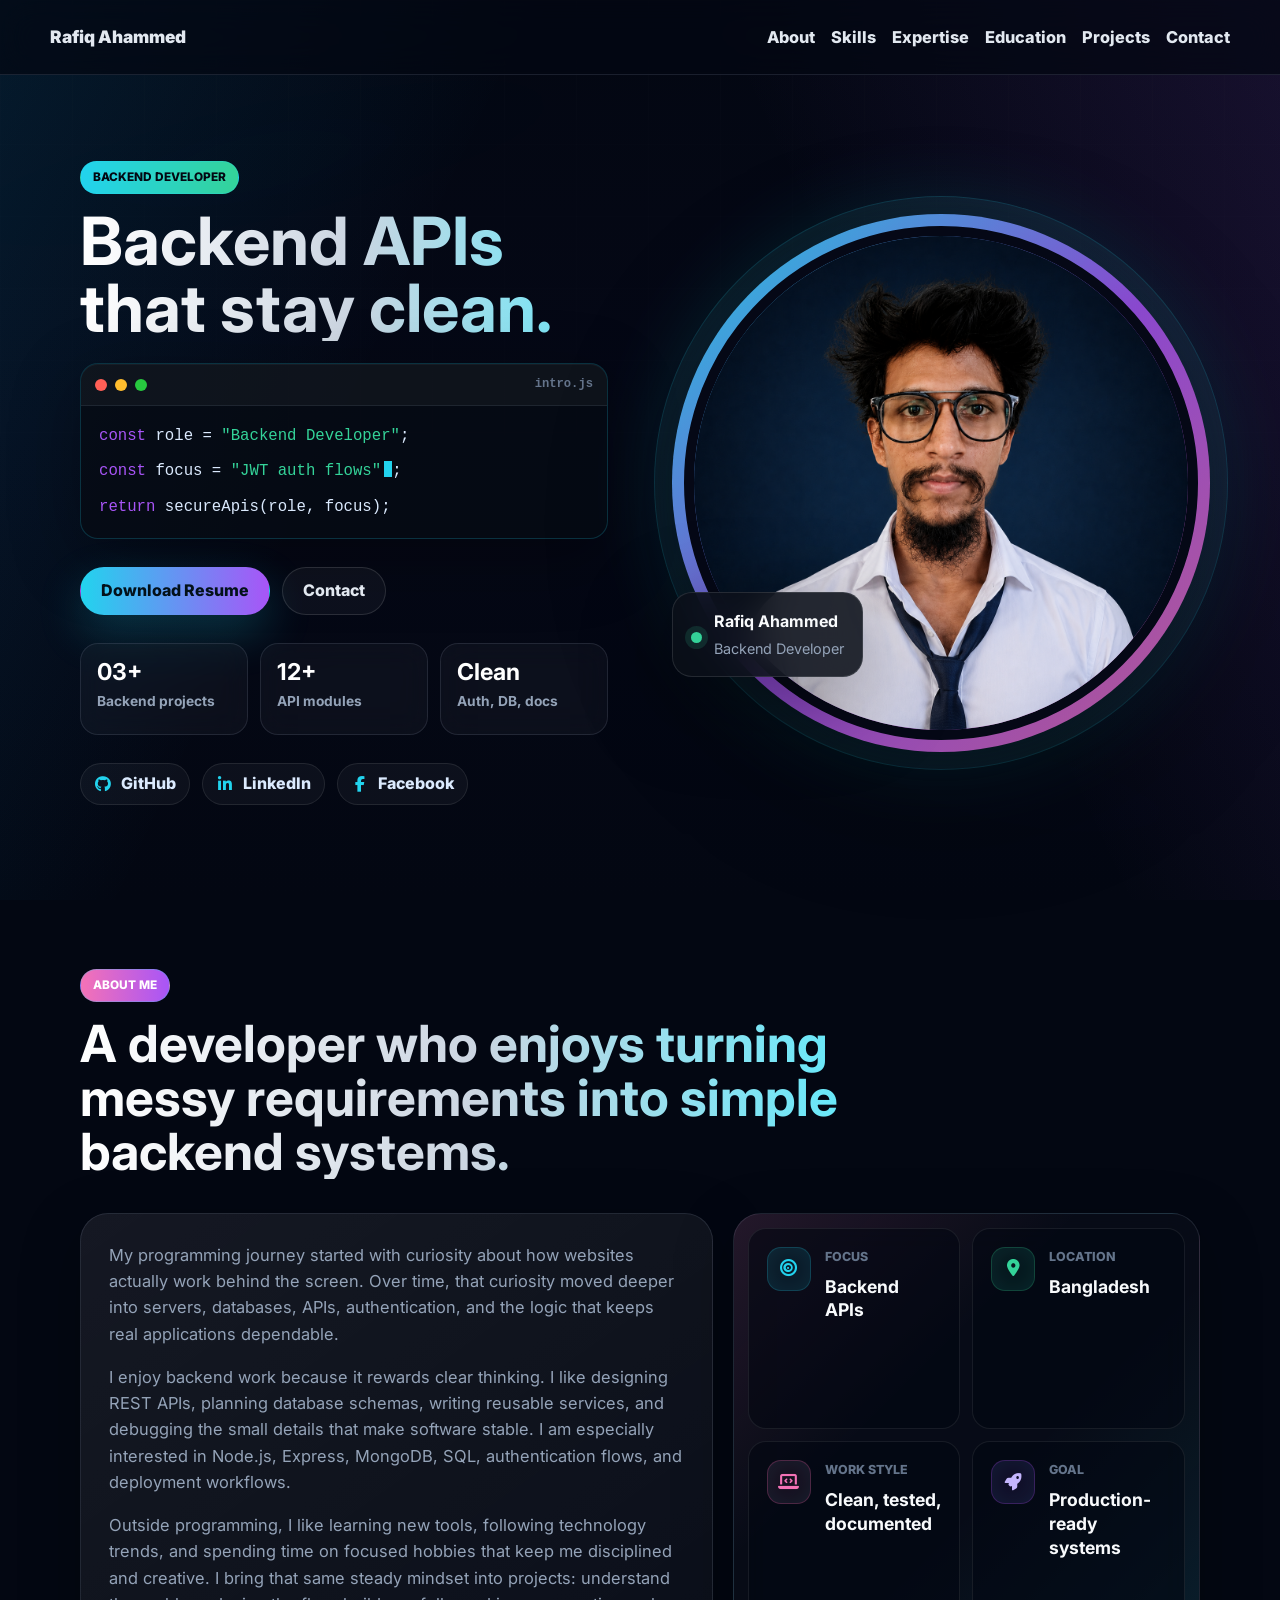
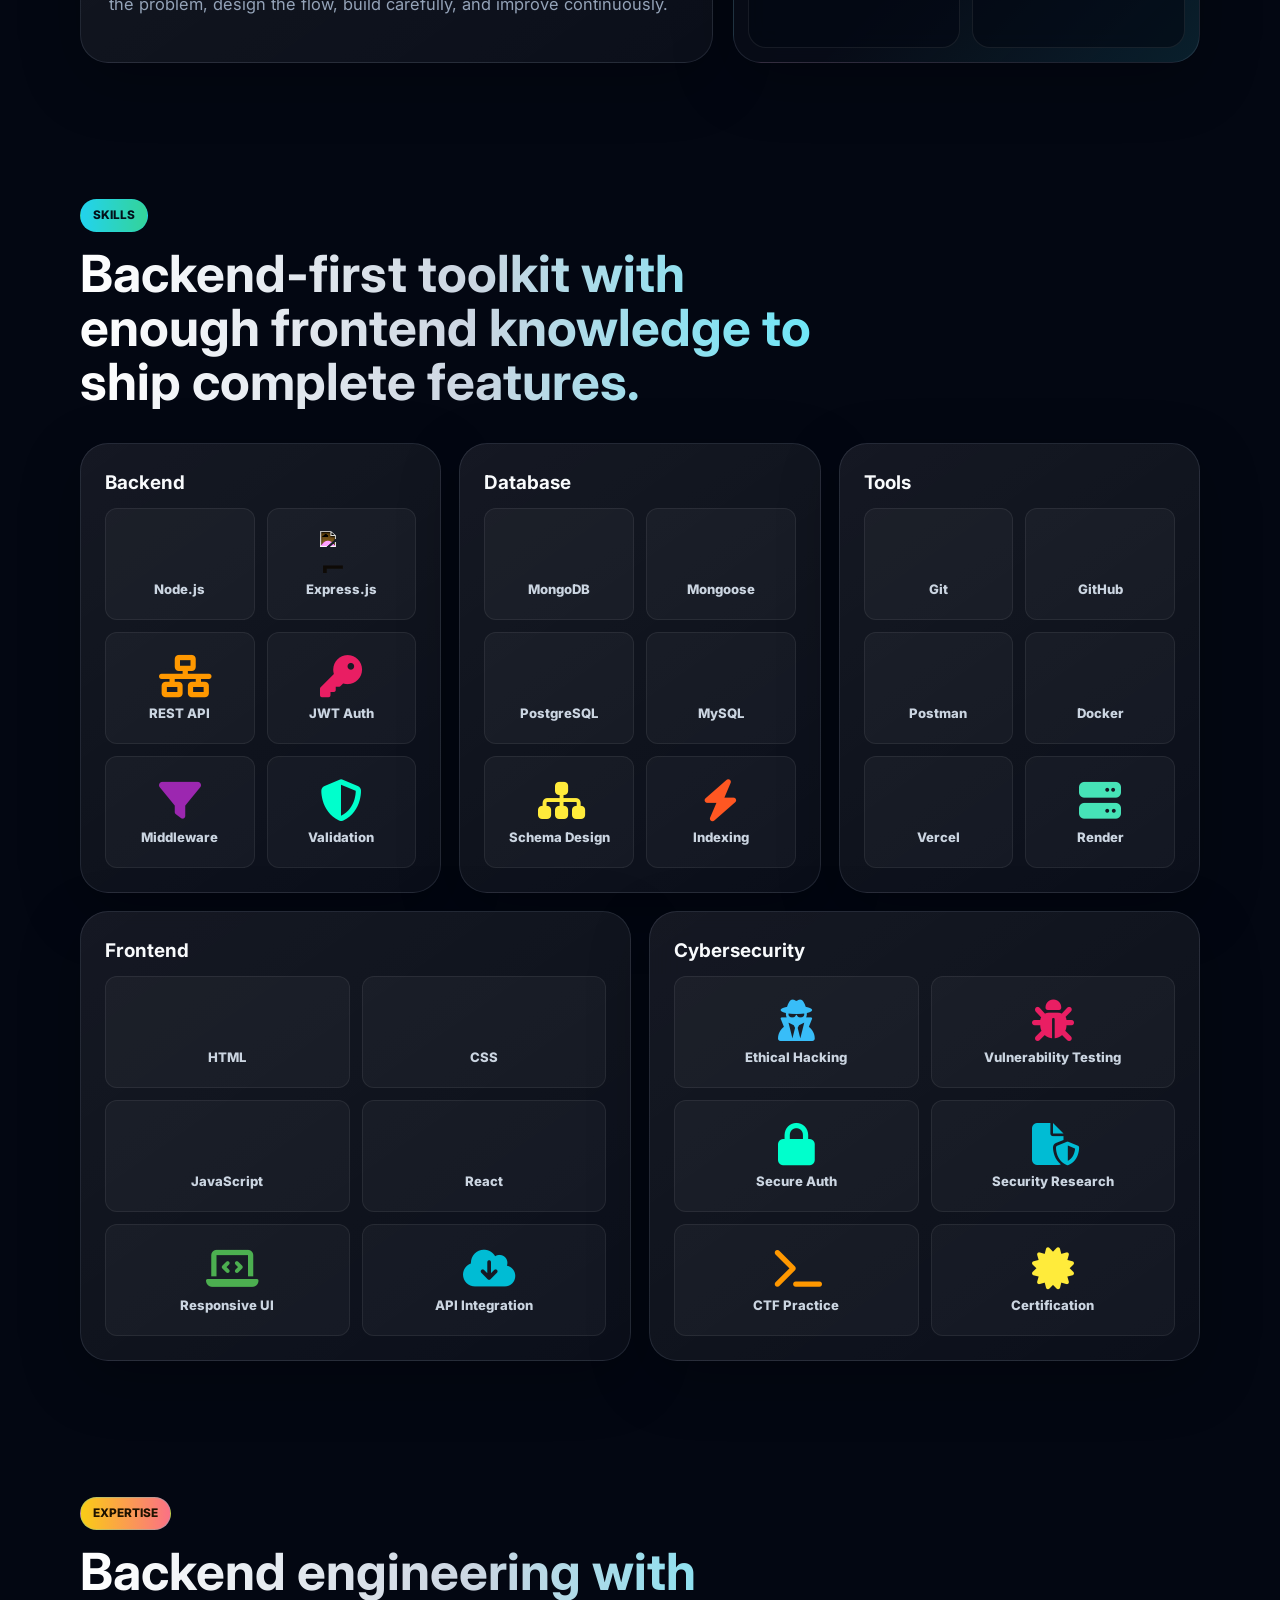
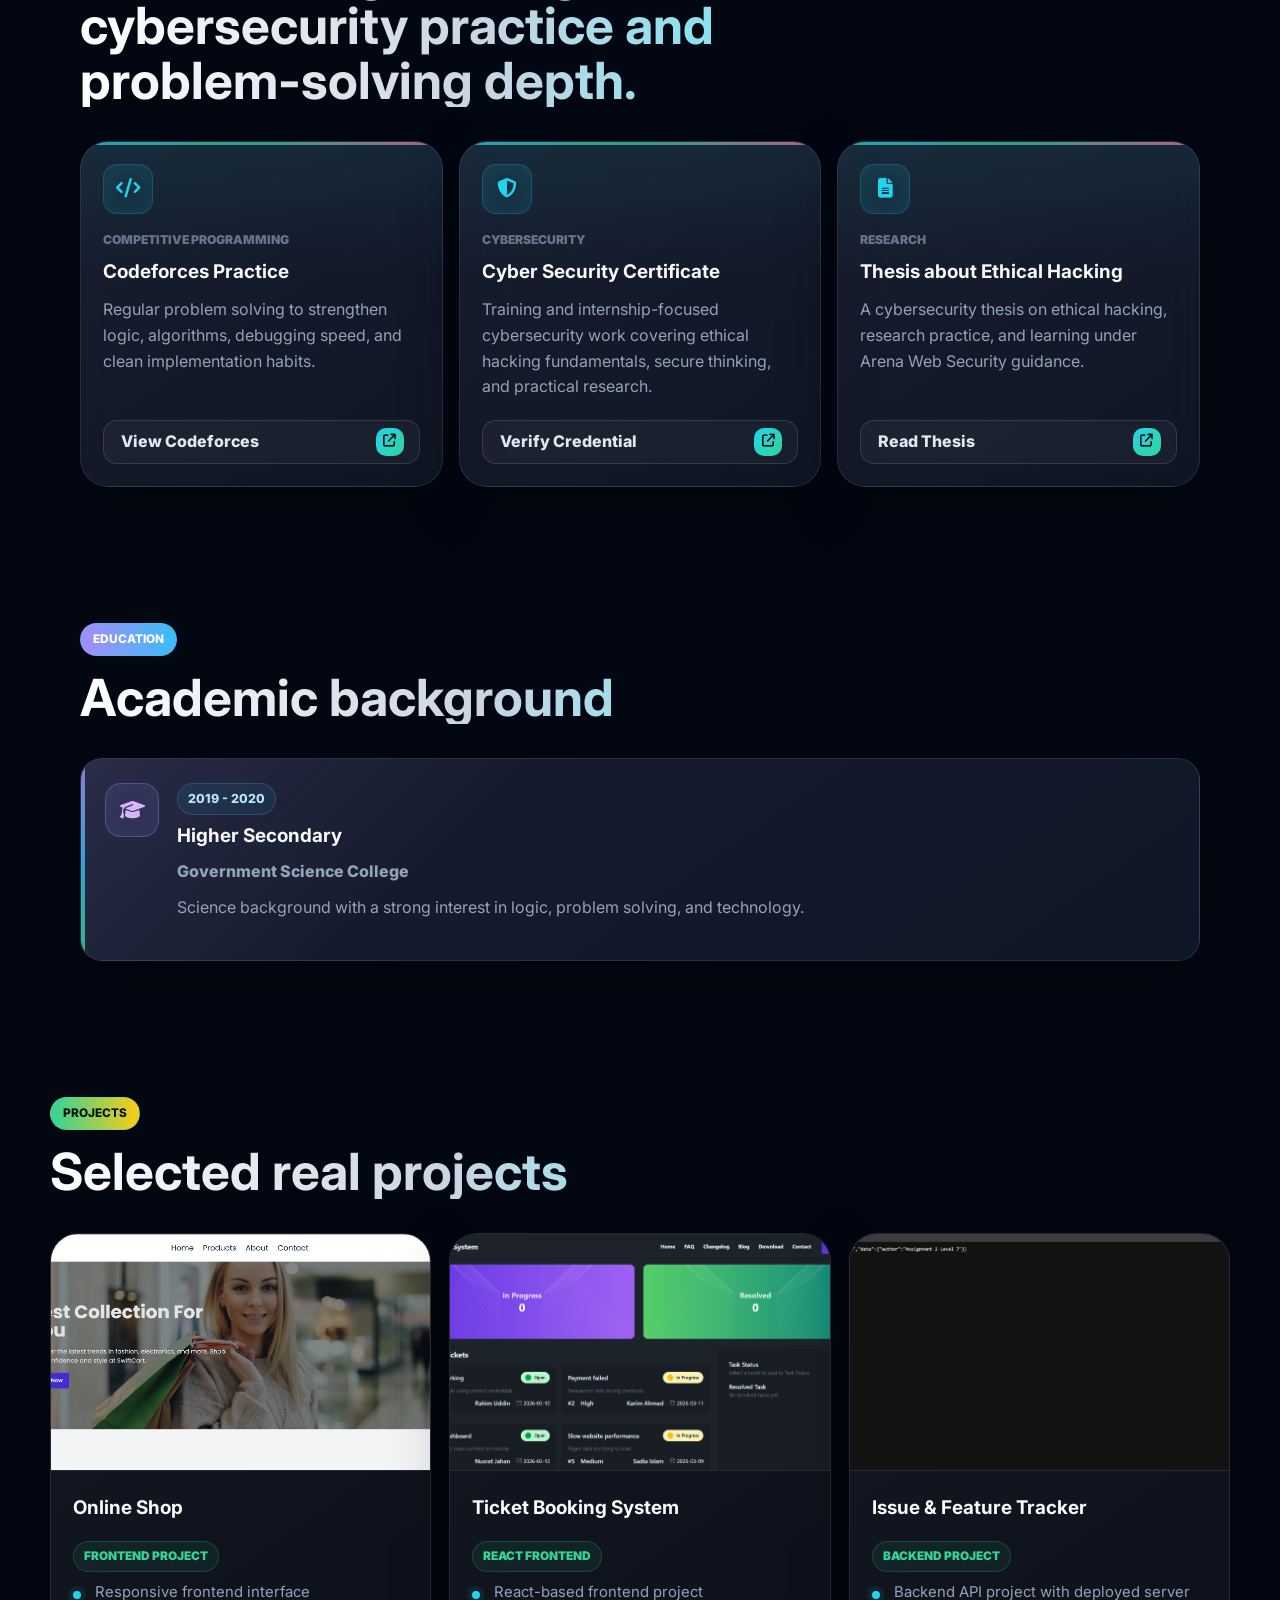
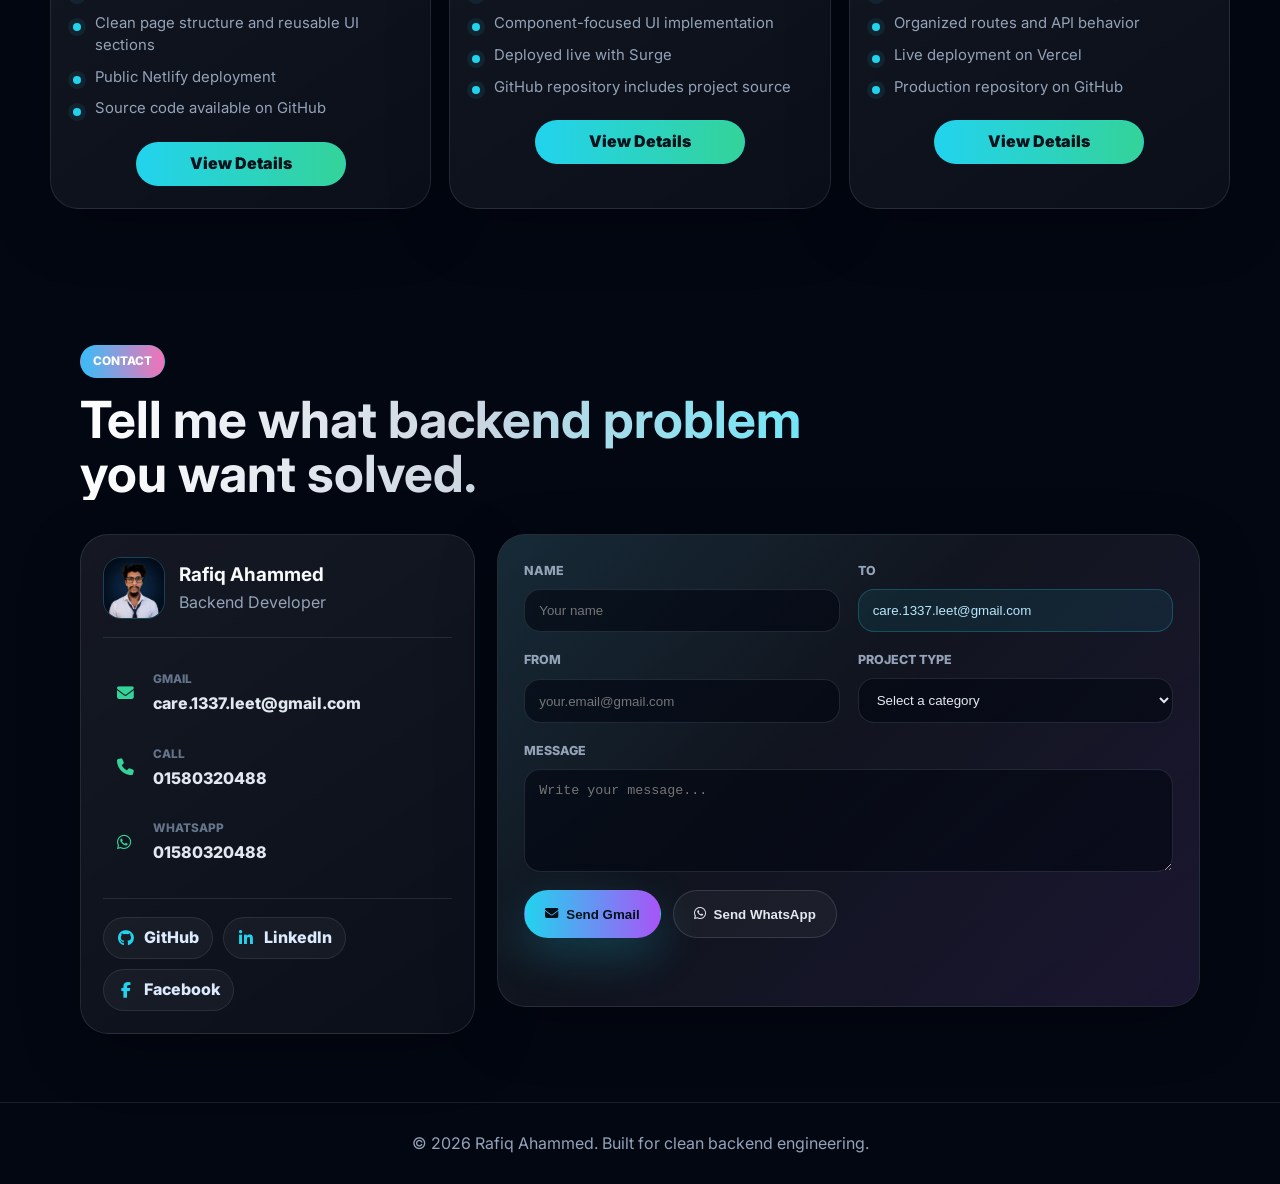
==== index.html @ fc66b2e8 "Version 1 with dynamic mail system" ====
<!DOCTYPE html>
<html lang="en">
<head>
  <meta charset="UTF-8">
  <meta name="viewport" content="width=device-width, initial-scale=1.0">
  <meta name="description" content="Backend developer portfolio showcasing APIs, databases, cloud-ready systems, and production-focused projects.">
  <title>Rafiq Ahammed | Backend Developer</title>
  <link rel="preconnect" href="https://fonts.googleapis.com">
  <link rel="preconnect" href="https://fonts.gstatic.com" crossorigin>
  <link href="https://fonts.googleapis.com/css2?family=Inter:wght@400;500;600;700;800&display=swap" rel="stylesheet">
  <link rel="stylesheet" href="https://cdnjs.cloudflare.com/ajax/libs/font-awesome/6.5.1/css/all.min.css">
  <link rel="stylesheet" href="https://cdn.jsdelivr.net/gh/devicons/devicon@latest/devicon.min.css">
  <link rel="stylesheet" href="styles.css">
</head>
<body>
  <div class="preloader" id="preloader" aria-label="Loading portfolio">
    <div class="terminal-loader">
      <div class="terminal-top">
        <span class="dot red"></span>
        <span class="dot yellow"></span>
        <span class="dot green"></span>
        <strong>BACKEND_BOOT</strong>
      </div>
      <div class="terminal-lines">
        <p><span>OK</span> Initializing developer profile...</p>
        <p><span>API</span> Mounting Node.js services...</p>
        <p><span>DB</span> Connecting database layer...</p>
        <p><span>READY</span> Portfolio system online.</p>
      </div>
      <div class="loader-track"><div class="loader-bar"></div></div>
    </div>
  </div>
  <div class="ambient-bg" aria-hidden="true">
    <span class="glow glow-cyan"></span>
    <span class="glow glow-purple"></span>
    <span class="grid-noise"></span>
  </div>
  <header class="site-header">
    <nav class="navbar" aria-label="Main navigation">
      <a class="brand" href="#home" aria-label="Go to home">
        <!-- Logo image hidden because the source image does not resize cleanly in the navbar.
        <span class="brand-mark">
          <img src="assets/MyAssets/logo1.png" alt="Rafiq Ahammed logo">
        </span>
        -->
        <span class="brand-text">Rafiq Ahammed</span>
      </a>
      <button class="nav-toggle" type="button" aria-label="Open navigation" aria-expanded="false">
        <span></span>
        <span></span>
        <span></span>
      </button>
      <div class="nav-links">
        <a href="#about">About</a>
        <a href="#skills">Skills</a>
        <a href="#expertise">Expertise</a>
        <a href="#education">Education</a>
        <!-- Experience link hidden until professional experience is added. -->
        <!-- <a href="#experience">Experience</a> -->
        <a href="#projects">Projects</a>
        <a href="#contact">Contact</a>
      </div>
    </nav>
  </header>

  <main>
    <section class="hero section reveal" id="home">
      <div class="hero-content">
        <p class="eyebrow">Backend Developer</p>
        <h1>Backend APIs that stay clean.</h1>
        <div class="code-editor" aria-label="Animated backend developer introduction">
          <div class="editor-top">
            <span class="dot red"></span>
            <span class="dot yellow"></span>
            <span class="dot green"></span>
            <strong>intro.js</strong>
          </div>
          <div class="editor-body">
            <p><span class="code-key">const</span> role = <span class="code-string">"Backend Developer"</span>;</p>
            <p><span class="code-key">const</span> focus = <span class="code-string animated-code-text"></span><span class="code-cursor"></span>;</p>
            <p><span class="code-key">return</span> secureApis(role, focus);</p>
          </div>
        </div>
        <div class="hero-actions">
          <a class="btn primary" href="assets/MyAssets/myResume.pdf" download>Download Resume</a>
          <a class="btn secondary" href="#contact">Contact</a>
        </div>
        <div class="hero-stats" aria-label="Backend developer highlights">
          <div><strong>03+</strong><span>Backend projects</span></div>
          <div><strong>12+</strong><span>API modules</span></div>
          <div><strong>Clean</strong><span>Auth, DB, docs</span></div>
        </div>
        <div class="social-row" aria-label="Social links">
          <a class="social-icon" href="https://github.com/0xiloveyou" target="_blank" rel="noreferrer" aria-label="GitHub profile">
            <i class="fa-brands fa-github"></i>
            <span>GitHub</span>
          </a>
          <a class="social-icon" href="https://www.linkedin.com/in/rafiq-ahammed-328a7341b/" target="_blank" rel="noreferrer" aria-label="LinkedIn profile">
            <i class="fa-brands fa-linkedin-in"></i>
            <span>LinkedIn</span>
          </a>
          <a class="social-icon" href="https://www.facebook.com/0x3301/" target="_blank" rel="noreferrer" aria-label="Facebook profile">
            <i class="fa-brands fa-facebook-f"></i>
            <span>Facebook</span>
          </a>
        </div>
      </div>
      <div class="hero-portrait" aria-label="Professional portrait of Rafiq Ahammed">
        <div class="portrait-ring">
          <img src="assets/MyAssets/myPic.png" alt="Professional portrait of Rafiq Ahammed">
        </div>
        <div class="portrait-badge availability-badge">
          <span class="status-dot"></span>
          <div>
            <strong>Rafiq Ahammed</strong>
            <p>Backend Developer</p>
          </div>
        </div>
        <!-- <div class="portrait-badge stack-badge">
          <span>Core Stack</span>
          <div class="stack-icons" aria-label="Node.js, Express.js, MongoDB">
            <i class="devicon-nodejs-plain colored" title="Node.js"></i>
            <img src="https://cdn.jsdelivr.net/gh/devicons/devicon@latest/icons/express/express-original.svg" alt="Express.js">
            <i class="devicon-mongodb-plain colored" title="MongoDB"></i>
          </div>
        </div>  no need this section -->
      </div>
    </section>

    <section class="section about reveal" id="about">
      <div class="section-heading">
        <p class="eyebrow">About Me</p>
        <h2>A developer who enjoys turning messy requirements into simple backend systems.</h2>
      </div>
      <div class="about-grid">
        <div class="about-copy">
          <p>
            My programming journey started with curiosity about how websites actually work behind the screen. Over time, that curiosity moved deeper into servers, databases, APIs, authentication, and the logic that keeps real applications dependable.
          </p>
          <p>
            I enjoy backend work because it rewards clear thinking. I like designing REST APIs, planning database schemas, writing reusable services, and debugging the small details that make software stable. I am especially interested in Node.js, Express, MongoDB, SQL, authentication flows, and deployment workflows.
          </p>
          <p>
            Outside programming, I like learning new tools, following technology trends, and spending time on focused hobbies that keep me disciplined and creative. I bring that same steady mindset into projects: understand the problem, design the flow, build carefully, and improve continuously.
          </p>
        </div>
        <div class="quick-facts">
          <div class="fact-card">
            <span class="fact-icon" aria-hidden="true"><i class="fa-solid fa-bullseye"></i></span>
            <div>
              <span>Focus</span>
              <strong>Backend APIs</strong>
            </div>
          </div>
          <div class="fact-card">
            <span class="fact-icon" aria-hidden="true"><i class="fa-solid fa-location-dot"></i></span>
            <div>
              <span>Location</span>
              <strong>Bangladesh</strong>
            </div>
          </div>
          <div class="fact-card">
            <span class="fact-icon" aria-hidden="true"><i class="fa-solid fa-laptop-code"></i></span>
            <div>
              <span>Work Style</span>
              <strong>Clean, tested, documented</strong>
            </div>
          </div>
          <div class="fact-card">
            <span class="fact-icon" aria-hidden="true"><i class="fa-solid fa-rocket"></i></span>
            <div>
              <span>Goal</span>
              <strong>Production-ready systems</strong>
            </div>
          </div>
        </div>
      </div>
    </section>

    <section class="section skills reveal" id="skills">
      <div class="section-heading">
        <p class="eyebrow">Skills</p>
        <h2>Backend-first toolkit with enough frontend knowledge to ship complete features.</h2>
      </div>
      <div class="skill-groups">
        <article class="skill-card">
          <h3>Backend</h3>
          <div class="skill-icon-grid">
            <div class="icon-card"><i class="devicon-nodejs-plain colored"></i><span>Node.js</span></div>
            <div class="icon-card"><img class="invert-icon" src="https://cdn.jsdelivr.net/gh/devicons/devicon@latest/icons/express/express-original.svg" alt="Express.js"><span>Express.js</span></div>
            <div class="icon-card"><i class="fas fa-network-wired color-rest"></i><span>REST API</span></div>
            <div class="icon-card"><i class="fas fa-key color-jwt"></i><span>JWT Auth</span></div>
            <div class="icon-card"><i class="fas fa-filter color-middleware"></i><span>Middleware</span></div>
            <div class="icon-card"><i class="fas fa-shield-halved color-validation"></i><span>Validation</span></div>
          </div>
        </article>
        <article class="skill-card">
          <h3>Database</h3>
          <div class="skill-icon-grid">
            <div class="icon-card"><i class="devicon-mongodb-plain colored"></i><span>MongoDB</span></div>
            <div class="icon-card"><i class="devicon-mongoose-original colored"></i><span>Mongoose</span></div>
            <div class="icon-card"><i class="devicon-postgresql-plain colored"></i><span>PostgreSQL</span></div>
            <div class="icon-card"><i class="devicon-mysql-plain colored"></i><span>MySQL</span></div>
            <div class="icon-card"><i class="fas fa-sitemap color-schema"></i><span>Schema Design</span></div>
            <div class="icon-card"><i class="fas fa-bolt color-indexing"></i><span>Indexing</span></div>
          </div>
        </article>
        <article class="skill-card">
          <h3>Tools</h3>
          <div class="skill-icon-grid">
            <div class="icon-card"><i class="devicon-git-plain colored"></i><span>Git</span></div>
            <div class="icon-card"><i class="devicon-github-original color-github"></i><span>GitHub</span></div>
            <div class="icon-card"><i class="devicon-postman-plain colored"></i><span>Postman</span></div>
            <div class="icon-card"><i class="devicon-docker-plain colored"></i><span>Docker</span></div>
            <div class="icon-card"><i class="devicon-vercel-original color-github"></i><span>Vercel</span></div>
            <div class="icon-card"><i class="fas fa-server color-render"></i><span>Render</span></div>
          </div>
        </article>
        <article class="skill-card">
          <h3>Frontend</h3>
          <div class="skill-icon-grid">
            <div class="icon-card"><i class="devicon-html5-plain colored"></i><span>HTML</span></div>
            <div class="icon-card"><i class="devicon-css3-plain colored"></i><span>CSS</span></div>
            <div class="icon-card"><i class="devicon-javascript-plain colored"></i><span>JavaScript</span></div>
            <div class="icon-card"><i class="devicon-react-original colored"></i><span>React</span></div>
            <div class="icon-card"><i class="fas fa-laptop-code color-responsive"></i><span>Responsive UI</span></div>
            <div class="icon-card"><i class="fas fa-cloud-arrow-down color-api"></i><span>API Integration</span></div>
          </div>
        </article>
        <article class="skill-card">
          <h3>Cybersecurity</h3>
          <div class="skill-icon-grid">
            <div class="icon-card"><i class="fas fa-user-secret color-cyber"></i><span>Ethical Hacking</span></div>
            <div class="icon-card"><i class="fas fa-bug color-jwt"></i><span>Vulnerability Testing</span></div>
            <div class="icon-card"><i class="fas fa-lock color-validation"></i><span>Secure Auth</span></div>
            <div class="icon-card"><i class="fas fa-file-shield color-api"></i><span>Security Research</span></div>
            <div class="icon-card"><i class="fas fa-terminal color-rest"></i><span>CTF Practice</span></div>
            <div class="icon-card"><i class="fas fa-certificate color-schema"></i><span>Certification</span></div>
          </div>
        </article>
      </div>
    </section>

    <section class="section expertise reveal" id="expertise">
      <div class="section-heading">
        <p class="eyebrow">Expertise</p>
        <h2>Backend engineering with cybersecurity practice and problem-solving depth.</h2>
      </div>
      <div class="expertise-grid">
        <article class="expertise-card">
          <div class="expertise-icon"><i class="fa-solid fa-code"></i></div>
          <span>Competitive Programming</span>
          <h3>Codeforces Practice</h3>
          <p>Regular problem solving to strengthen logic, algorithms, debugging speed, and clean implementation habits.</p>
          <a class="btn secondary expertise-btn" href="https://codeforces.com/profile/Rafiq_" target="_blank" rel="noreferrer">
            <span>View Codeforces</span>
            <i class="fa-solid fa-arrow-up-right-from-square" aria-hidden="true"></i>
          </a>
        </article>
        <article class="expertise-card">
          <div class="expertise-icon"><i class="fa-solid fa-shield-halved"></i></div>
          <span>Cybersecurity</span>
          <h3>Cyber Security Certificate</h3>
          <p>Training and internship-focused cybersecurity work covering ethical hacking fundamentals, secure thinking, and practical research.</p>
          <a class="btn secondary expertise-btn" href="https://drive.google.com/file/d/1_6x_jwX0FV7p1ADqXZU8q0OJlbLOSv_I/view?usp=sharing" target="_blank" rel="noreferrer">
            <span>Verify Credential</span>
            <i class="fa-solid fa-arrow-up-right-from-square" aria-hidden="true"></i>
          </a>
        </article>
        <article class="expertise-card">
          <div class="expertise-icon"><i class="fa-solid fa-file-lines"></i></div>
          <span>Research</span>
          <h3>Thesis about Ethical Hacking</h3>
          <p>A cybersecurity thesis on ethical hacking, research practice, and learning under Arena Web Security guidance.</p>
          <a class="btn secondary expertise-btn" href="https://drive.google.com/file/d/154nHOUJK550lS6NQXR2kTs6TM0jEdO0u/view?usp=sharing" target="_blank" rel="noreferrer">
            <span>Read Thesis</span>
            <i class="fa-solid fa-arrow-up-right-from-square" aria-hidden="true"></i>
          </a>
        </article>
      </div>
    </section>

    <section class="section split-section reveal" id="education">
      <div class="section-heading">
        <p class="eyebrow">Education</p>
        <h2>Academic background</h2>
      </div>
      <div class="timeline">
        <!-- <article class="timeline-item">
          <span>2024 - Present</span>
          <h3>B.Sc. in Computer Science and Engineering</h3>
          <p>Your University Name</p>
          <p>Relevant topics: data structures, database systems, software engineering, operating systems, and web application development.</p>
        </article> -->
        <article class="timeline-item education-card">
          <div class="education-icon" aria-hidden="true">
            <i class="fa-solid fa-graduation-cap"></i>
          </div>
          <span>2019 - 2020</span>
          <h3>Higher Secondary</h3>
          <p class="education-institute">Government Science College</p>
          <p>Science background with a strong interest in logic, problem solving, and technology.</p>
        </article>
        <!-- <article class="timeline-item">
          <span>2020</span>
          <h3>Higher Secondary Certificate</h3>
          <p>Government Science College</p>
          <p>Science background with a strong interest in logic, problem solving, and technology.</p>
        </article> -->
      </div>
    </section>

    <!-- Experience section hidden until professional experience is available.
    <section class="section split-section reveal" id="experience">
      <div class="section-heading">
        <p class="eyebrow">Experience</p>
        <h2>Practical backend experience</h2>
      </div>
      <div class="timeline">
        <article class="timeline-item">
          <span>2025 - Present</span>
          <h3>Backend Developer Projects</h3>
          <p>Personal and academic work</p>
          <p>Built APIs, implemented authentication, designed database schemas, tested endpoints with Postman, and deployed full-stack applications for public access.</p>
        </article>
        <article class="timeline-item">
          <span>Available for</span>
          <h3>Internship or Junior Backend Role</h3>
          <p>Remote, hybrid, or onsite</p>
          <p>Interested in teams that value readable code, clear communication, and steady technical growth.</p>
        </article>
      </div>
    </section>
    -->

    <section class="section projects reveal" id="projects">
      <div class="section-heading">
        <p class="eyebrow">Projects</p>
        <h2>Selected real projects</h2>
      </div>
      <div class="project-grid">
        <article class="project-card">
          <img src="assets/MyAssets/project 1.png" alt="Frontend project preview">
          <div class="project-card-body">
            <h3>Online Shop</h3>
            <h4>Frontend Project</h4>
            <ul class="feature-list">
              <li>Responsive frontend interface</li>
              <li>Clean page structure and reusable UI sections</li>
              <li>Public Netlify deployment</li>
              <li>Source code available on GitHub</li>
            </ul>
            <a class="details-btn" href="project.html?id=frontend-assignment">View Details</a>
          </div>
        </article>
        <article class="project-card">
          <img src="assets/MyAssets/project 2.png" alt="React frontend project preview">
          <div class="project-card-body">
            <h3>Ticket Booking System</h3>
            <h4>React Frontend</h4>
            <ul class="feature-list">
              <li>React-based frontend project</li>
              <li>Component-focused UI implementation</li>
              <li>Deployed live with Surge</li>
              <li>GitHub repository includes project source</li>
            </ul>
            <a class="details-btn" href="project.html?id=mission-restart">View Details</a>
          </div>
        </article>
        <article class="project-card">
          <img src="assets/MyAssets/project 3.png" alt="Backend project preview">
          <div class="project-card-body">
            <h3>Issue & Feature Tracker</h3>
            <h4>Backend Project</h4>
            <ul class="feature-list">
              <li>Backend API project with deployed server</li>
              <li>Organized routes and API behavior</li>
              <li>Live deployment on Vercel</li>
              <li>Production repository on GitHub</li>
            </ul>
            <a class="details-btn" href="project.html?id=level-two-backend">View Details</a>
          </div>
        </article>
        <!-- Previous placeholder backend projects preserved for future reference.
        <article class="project-card">
          <img src="assets/projects/task-api.svg" alt="Task management API dashboard preview">
          <div class="project-card-body">
            <h3>TaskFlow API</h3>
            <h4>Key Features</h4>
            <ul class="feature-list">
              <li>JWT authentication and role-based access</li>
              <li>Team workspaces with task ownership</li>
              <li>Filtered queries for priority and status</li>
              <li>Comment-ready task workflow</li>
            </ul>
            <a class="details-btn" href="project.html?id=taskflow">View Details</a>
          </div>
        </article>
        <article class="project-card">
          <img src="assets/projects/ecommerce-api.svg" alt="E-commerce backend architecture preview">
          <div class="project-card-body">
            <h3>ShopCore Backend</h3>
            <h4>Key Features</h4>
            <ul class="feature-list">
              <li>Product, cart, and order REST APIs</li>
              <li>Admin inventory control routes</li>
              <li>Server-side checkout total handling</li>
              <li>Payment integration-ready structure</li>
            </ul>
            <a class="details-btn" href="project.html?id=shopcore">View Details</a>
          </div>
        </article>
        <article class="project-card">
          <img src="assets/projects/learning-platform.svg" alt="Learning platform API preview">
          <div class="project-card-body">
            <h3>LearnHub Server</h3>
            <h4>Key Features</h4>
            <ul class="feature-list">
              <li>Course, lesson, and enrollment APIs</li>
              <li>Protected instructor route workflow</li>
              <li>Review and learning content support</li>
              <li>Role-aware course management</li>
            </ul>
            <a class="details-btn" href="project.html?id=learnhub">View Details</a>
          </div>
        </article>
        -->
      </div>
    </section>

    <section class="section contact reveal" id="contact">
      <div class="section-heading">
        <p class="eyebrow">Contact</p>
        <h2>Tell me what backend problem you want solved.</h2>
      </div>
      <div class="contact-layout">
        <div class="contact-panel">
          <div class="contact-person">
            <img src="assets/MyAssets/myPic.png" alt="Small profile portrait of Rafiq Ahammed">
            <div>
              <h3>Rafiq Ahammed</h3>
              <p>Backend Developer</p>
            </div>
          </div>
          <a class="contact-link" href="mailto:care.1337.leet@gmail.com"><i class="fa-solid fa-envelope"></i><span>Gmail</span>care.1337.leet@gmail.com</a>
          <a class="contact-link" href="tel:+8801580320488"><i class="fa-solid fa-phone"></i><span>Call</span>01580320488</a>
          <a class="contact-link" href="https://wa.me/8801580320488" target="_blank" rel="noreferrer"><i class="fa-brands fa-whatsapp"></i><span>WhatsApp</span>01580320488</a>
          <div class="contact-socials" aria-label="Profile links">
            <a class="social-icon" href="https://github.com/0xiloveyou" target="_blank" rel="noreferrer" aria-label="GitHub profile">
              <i class="fa-brands fa-github"></i>
              <span>GitHub</span>
            </a>
            <a class="social-icon" href="https://www.linkedin.com/in/rafiq-ahammed-328a7341b/" target="_blank" rel="noreferrer" aria-label="LinkedIn profile">
              <i class="fa-brands fa-linkedin-in"></i>
              <span>LinkedIn</span>
            </a>
            <a class="social-icon" href="https://www.facebook.com/0x3301/" target="_blank" rel="noreferrer" aria-label="Facebook profile">
              <i class="fa-brands fa-facebook-f"></i>
              <span>Facebook</span>
            </a>
          </div>
        </div>
        <form class="contact-form" id="contact-form">
          <div class="form-row">
            <label for="contact-name">Name</label>
            <input id="contact-name" name="name" type="text" placeholder="Your name" required>
          </div>
          <div class="form-row">
            <label for="contact-to">To</label>
            <input id="contact-to" name="to" type="email" value="care.1337.leet@gmail.com" readonly>
          </div>
          <div class="form-row">
            <label for="contact-from">From</label>
            <input id="contact-from" name="from" type="email" placeholder="your.email@gmail.com" required>
          </div>
          <div class="form-row">
            <label for="contact-type">Project Type</label>
            <select id="contact-type" name="type" required>
              <option value="" selected disabled>Select a category</option>
              <option value="Backend API">Backend API</option>
              <option value="Database Design">Database Design</option>
              <option value="Authentication System">Authentication System</option>
              <option value="Bug Fix / Optimization">Bug Fix / Optimization</option>
              <option value="Job Opportunity">Job Opportunity</option>
            </select>
          </div>
          <div class="form-row">
            <label for="contact-message">Message</label>
            <textarea id="contact-message" name="message" rows="5" placeholder="Write your message..." required></textarea>
          </div>
          <div class="form-actions">
            <button class="btn primary" type="submit"><i class="fa-solid fa-envelope"></i> Send Gmail</button>
            <button class="btn secondary" id="whatsapp-button" type="button"><i class="fa-brands fa-whatsapp"></i> Send WhatsApp</button>
          </div>
          <p class="form-status" id="form-status" role="status"></p>
        </form>
      </div>
    </section>
  </main>

  <footer class="footer">
    <p>&copy; <span id="year"></span> Rafiq Ahammed. Built for clean backend engineering.</p>
  </footer>

  <script src="script.js"></script>
</body>
</html>
---- styles.css ----
:root {
  --bg: #030712;
  --bg-soft: #060b15;
  --surface: rgba(11, 15, 25, 0.72);
  --surface-strong: rgba(15, 20, 31, 0.88);
  --ink: #f8fafc;
  --muted: #94a3b8;
  --faint: #64748b;
  --line: rgba(148, 163, 184, 0.16);
  --cyan: #22d3ee;
  --sky: #38bdf8;
  --purple: #a855f7;
  --pink: #f472b6;
  --green: #34d399;
  --shadow: 0 24px 90px rgba(0, 0, 0, 0.42);
}

* {
  box-sizing: border-box;
}

html {
  scroll-behavior: smooth;
}

body {
  margin: 0;
  font-family: "Inter", Arial, sans-serif;
  color: var(--ink);
  background: var(--bg);
  line-height: 1.6;
  overflow-x: hidden;
}

body::selection {
  background: rgba(52, 211, 153, 0.28);
}

img {
  display: block;
  max-width: 100%;
}

a {
  color: inherit;
  text-decoration: none;
}

.ambient-bg {
  position: fixed;
  inset: 0;
  z-index: -2;
  overflow: hidden;
  background:
    linear-gradient(115deg, rgba(14, 165, 233, 0.12), transparent 32%),
    linear-gradient(245deg, rgba(168, 85, 247, 0.12), transparent 34%),
    linear-gradient(180deg, #030712 0%, #050816 48%, #030712 100%);
}

.glow {
  position: absolute;
  width: 76vw;
  height: 2px;
  filter: blur(44px);
  opacity: 0.5;
  animation: floatGlow 10s ease-in-out infinite alternate;
}

.glow-cyan {
  left: -18vw;
  top: 18%;
  background: linear-gradient(90deg, transparent, rgba(34, 211, 238, 0.82), transparent);
  transform: rotate(-12deg);
}

.glow-purple {
  right: -18vw;
  bottom: 12%;
  background: linear-gradient(90deg, transparent, rgba(168, 85, 247, 0.78), transparent);
  transform: rotate(10deg);
  animation-delay: -4s;
}

.grid-noise {
  position: absolute;
  inset: 0;
  opacity: 0.24;
  background-image:
    linear-gradient(rgba(255, 255, 255, 0.04) 1px, transparent 1px),
    linear-gradient(90deg, rgba(255, 255, 255, 0.04) 1px, transparent 1px);
  background-size: 72px 72px;
  mask-image: linear-gradient(to bottom, black, transparent 88%);
}

.preloader {
  position: fixed;
  inset: 0;
  z-index: 100;
  display: grid;
  place-items: center;
  padding: 18px;
  background: #0b0f17;
  transition: opacity 0.45s ease, visibility 0.45s ease;
}

.preloader.hidden {
  opacity: 0;
  visibility: hidden;
}

.terminal-loader {
  width: min(460px, 100%);
  padding: 24px;
  border: 1px solid rgba(148, 163, 184, 0.18);
  border-radius: 16px;
  background: #0f141c;
  box-shadow: 0 28px 90px rgba(0, 0, 0, 0.58);
  font-family: ui-monospace, SFMono-Regular, Menlo, Consolas, monospace;
}

.terminal-top {
  display: flex;
  align-items: center;
  gap: 8px;
  padding-bottom: 14px;
  border-bottom: 1px solid rgba(148, 163, 184, 0.12);
  color: var(--faint);
  font-size: 0.72rem;
  letter-spacing: 0;
}

.terminal-top strong {
  margin-left: auto;
}

.dot {
  width: 12px;
  height: 12px;
  border-radius: 999px;
}

.dot.red { background: #ff5f56; }
.dot.yellow { background: #ffbd2e; }
.dot.green { background: #27c93f; }

.terminal-lines {
  min-height: 148px;
  padding: 18px 0 10px;
}

.terminal-lines p {
  margin: 0 0 10px;
  color: #cbd5e1;
  font-size: 0.86rem;
  opacity: 0;
  transform: translateY(8px);
  animation: terminalLine 0.5s ease forwards;
}

.terminal-lines p:nth-child(2) { animation-delay: 0.22s; }
.terminal-lines p:nth-child(3) { animation-delay: 0.44s; }
.terminal-lines p:nth-child(4) { animation-delay: 0.66s; }

.terminal-lines span {
  color: var(--green);
  font-weight: 800;
}

.loader-track {
  height: 6px;
  overflow: hidden;
  border-radius: 999px;
  background: #1e293b;
}

.loader-bar {
  width: 100%;
  height: 100%;
  border-radius: inherit;
  background: linear-gradient(90deg, var(--green), var(--cyan));
  transform-origin: left;
  animation: loadBar 1.4s ease forwards;
}

.site-header {
  position: sticky;
  top: 0;
  z-index: 20;
  background: rgba(3, 7, 18, 0.72);
  border-bottom: 1px solid var(--line);
  backdrop-filter: blur(18px);
}

.navbar {
  width: min(1180px, calc(100% - 32px));
  min-height: 74px;
  margin: 0 auto;
  display: flex;
  align-items: center;
  justify-content: space-between;
  gap: 24px;
}

.brand {
  display: inline-flex;
  align-items: center;
  gap: 10px;
  font-weight: 800;
}

.brand-text {
  color: #e2e8f0;
  font-size: 1.08rem;
  font-weight: 900;
  letter-spacing: 0;
}

.brand-mark {
  width: 96px;
  height: 46px;
  display: grid;
  place-items: center;
  overflow: hidden;
  border: 1px solid rgba(52, 211, 153, 0.36);
  border-radius: 12px;
  color: #fff;
  background: rgba(3, 7, 18, 0.82);
  box-shadow: 0 0 28px rgba(52, 211, 153, 0.18);
  letter-spacing: 0;
}

.brand-mark img {
  width: 88%;
  height: 82%;
  object-fit: contain;
  object-position: center;
}

.nav-links {
  display: flex;
  align-items: center;
  gap: 16px;
  color: #e2e8f0;
  font-size: 1.02rem;
  font-weight: 800;
}

.nav-links a {
  transition: color 0.2s ease, transform 0.2s ease, text-shadow 0.2s ease;
}

.nav-links a:hover {
  color: var(--green);
  text-shadow: 0 0 18px rgba(52, 211, 153, 0.26);
  transform: translateY(-1px);
}

.nav-toggle {
  display: none;
  width: 42px;
  height: 42px;
  border: 1px solid var(--line);
  border-radius: 12px;
  background: rgba(255, 255, 255, 0.04);
}

.nav-toggle span {
  display: block;
  width: 18px;
  height: 2px;
  margin: 4px auto;
  background: var(--ink);
}

.section {
  width: min(1120px, calc(100% - 32px));
  margin: 0 auto;
  padding: 68px 0;
}

.hero {
  min-height: calc(100vh - 74px);
  display: grid;
  grid-template-columns: minmax(0, 1fr) minmax(420px, 1fr);
  align-items: center;
  gap: clamp(34px, 5vw, 72px);
  padding-top: 58px;
}

.eyebrow {
  width: fit-content;
  margin: 0 0 14px;
  border: 1px solid rgba(34, 211, 238, 0.26);
  border-radius: 999px;
  padding: 6px 12px;
  color: #030712;
  background: linear-gradient(90deg, var(--cyan), var(--green));
  font-size: 0.74rem;
  font-weight: 800;
  letter-spacing: 0;
  text-transform: uppercase;
}

.about .eyebrow { background: linear-gradient(90deg, #f472b6, #a855f7); color: #fff; }
.skills .eyebrow { background: linear-gradient(90deg, #22d3ee, #34d399); color: #03111a; }
.expertise .eyebrow { background: linear-gradient(90deg, #facc15, #fb7185); color: #1f1300; }
.split-section .eyebrow { background: linear-gradient(90deg, #a78bfa, #38bdf8); color: #fff; }
.projects .eyebrow { background: linear-gradient(90deg, #34d399, #facc15); color: #06130b; }
.contact .eyebrow { background: linear-gradient(90deg, #38bdf8, #f472b6); color: #fff; }

h1,
h2,
h3,
p {
  margin-top: 0;
}

h1 {
  max-width: 780px;
  margin-bottom: 22px;
  font-size: clamp(2.75rem, 5.2vw, 5rem);
  line-height: 1;
  letter-spacing: 0;
}

h2 {
  margin-bottom: 18px;
  font-size: clamp(2rem, 4vw, 3.35rem);
  line-height: 1.06;
  letter-spacing: 0;
}

h1,
h2 {
  background: linear-gradient(90deg, #fff, #cbd5e1 52%, #67e8f9);
  -webkit-background-clip: text;
  background-clip: text;
  color: transparent;
}

h3 {
  margin-bottom: 10px;
  font-size: 1.18rem;
}

.hero-copy,
.section-heading {
  max-width: 760px;
}

.hero-copy {
  max-width: 650px;
  color: var(--muted);
  font-size: 1.08rem;
}

.code-editor {
  width: min(100%, 640px);
  overflow: hidden;
  border: 1px solid rgba(34, 211, 238, 0.2);
  border-radius: 18px;
  background: rgba(7, 11, 20, 0.82);
  box-shadow: 0 20px 70px rgba(0, 0, 0, 0.3), inset 0 1px 0 rgba(255, 255, 255, 0.04);
  font-family: ui-monospace, SFMono-Regular, Menlo, Consolas, monospace;
}

.editor-top {
  display: flex;
  align-items: center;
  gap: 8px;
  min-height: 42px;
  padding: 0 14px;
  border-bottom: 1px solid rgba(148, 163, 184, 0.12);
  background: rgba(255, 255, 255, 0.035);
}

.editor-top strong {
  margin-left: auto;
  color: var(--faint);
  font-size: 0.76rem;
}

.editor-body {
  display: grid;
  gap: 10px;
  padding: 18px;
  color: #dbeafe;
  font-size: clamp(0.82rem, 2vw, 0.98rem);
}

.editor-body p {
  min-height: 24px;
  margin: 0;
  overflow-wrap: anywhere;
  opacity: 0;
  transform: translateY(8px);
  animation: terminalLine 0.52s ease forwards;
}

.editor-body p:nth-child(2) { animation-delay: 0.18s; }
.editor-body p:nth-child(3) { animation-delay: 0.36s; }

.code-key {
  color: var(--purple);
}

.code-string {
  color: var(--green);
}

.code-cursor {
  display: inline-block;
  width: 8px;
  height: 1.05em;
  margin-left: 3px;
  vertical-align: -2px;
  background: var(--cyan);
  animation: blinkCursor 0.85s steps(2, start) infinite;
}

.hero-actions,
.social-row {
  display: flex;
  flex-wrap: wrap;
  align-items: center;
  gap: 12px;
  margin-top: 28px;
}

.btn {
  position: relative;
  display: inline-flex;
  min-height: 48px;
  align-items: center;
  justify-content: center;
  overflow: hidden;
  border-radius: 999px;
  padding: 0 20px;
  border: 1px solid transparent;
  font-weight: 800;
  transition: transform 0.2s ease, box-shadow 0.2s ease, border-color 0.2s ease;
}

.btn:hover {
  transform: translateY(-2px);
}

.btn.primary {
  color: #03111a;
  background: linear-gradient(90deg, var(--cyan), var(--purple));
  box-shadow: 0 18px 45px rgba(34, 211, 238, 0.22);
}

.btn.secondary {
  color: #e2e8f0;
  border-color: rgba(255, 255, 255, 0.12);
  background: rgba(255, 255, 255, 0.04);
}

.btn.secondary:hover {
  border-color: rgba(34, 211, 238, 0.34);
  box-shadow: 0 18px 45px rgba(168, 85, 247, 0.15);
}

.social-icon {
  display: inline-flex;
  align-items: center;
  gap: 9px;
  min-height: 42px;
  padding: 0 13px;
  border: 1px solid rgba(255, 255, 255, 0.09);
  border-radius: 999px;
  color: #dbeafe;
  background: rgba(255, 255, 255, 0.04);
  font-weight: 800;
  transition: transform 0.2s ease, color 0.2s ease, border-color 0.2s ease, background 0.2s ease;
}

.social-icon i {
  width: 18px;
  text-align: center;
  color: var(--cyan);
  font-size: 1rem;
}

.social-icon:hover {
  color: #fff;
  border-color: rgba(34, 211, 238, 0.34);
  background: rgba(34, 211, 238, 0.08);
  transform: translateY(-2px);
}

.hero-stats {
  display: grid;
  grid-template-columns: repeat(3, minmax(0, 1fr));
  gap: 12px;
  max-width: 660px;
  margin-top: 28px;
}

.hero-stats div {
  min-height: 92px;
  padding: 16px;
  border: 1px solid var(--line);
  border-radius: 18px;
  background: rgba(255, 255, 255, 0.035);
  backdrop-filter: blur(14px);
}

.hero-stats strong,
.hero-stats span {
  display: block;
}

.hero-stats strong {
  margin-bottom: 5px;
  color: #fff;
  font-size: 1.45rem;
  line-height: 1.1;
}

.hero-stats span {
  color: var(--muted);
  font-size: 0.86rem;
  font-weight: 700;
}

.hero-portrait {
  position: relative;
  min-height: 560px;
  display: grid;
  place-items: center;
}

.portrait-ring {
  position: relative;
  width: min(42vw, 560px);
  min-width: 420px;
  aspect-ratio: 1;
  display: grid;
  place-items: center;
  border-radius: 50%;
  background:
    linear-gradient(135deg, rgba(34, 211, 238, 0.95), rgba(168, 85, 247, 0.8) 52%, rgba(244, 114, 182, 0.74));
  box-shadow: 0 40px 120px rgba(0, 0, 0, 0.42), 0 0 95px rgba(34, 211, 238, 0.18);
  animation: heroFloat 5s ease-in-out infinite;
}

.portrait-ring::before {
  content: "";
  position: absolute;
  inset: -18px;
  z-index: -1;
  border-radius: inherit;
  border: 1px solid rgba(34, 211, 238, 0.18);
  background: rgba(255, 255, 255, 0.025);
  box-shadow: inset 0 0 60px rgba(34, 211, 238, 0.08);
}

.portrait-ring img {
  width: calc(100% - 24px);
  height: calc(100% - 24px);
  border-radius: 50%;
  object-fit: cover;
  object-position: center 18%;
  border: 10px solid #050816;
}

.portrait-badge {
  position: absolute;
  z-index: 2;
  border: 1px solid rgba(255, 255, 255, 0.11);
  border-radius: 20px;
  background: rgba(11, 15, 25, 0.88);
  box-shadow: var(--shadow);
  backdrop-filter: blur(18px);
}

.availability-badge {
  left: 0;
  bottom: 86px;
  display: flex;
  gap: 12px;
  align-items: center;
  padding: 16px 18px;
}

.availability-badge p {
  margin: 2px 0 0;
  color: var(--muted);
  font-size: 0.9rem;
}

.stack-badge {
  right: 0;
  top: 84px;
  padding: 14px 16px;
}

.stack-badge span {
  display: block;
  color: var(--cyan);
  font-size: 0.72rem;
  font-weight: 900;
}

.stack-badge strong {
  display: block;
  margin-top: 3px;
  font-size: 0.92rem;
}

.stack-icons {
  display: flex;
  align-items: center;
  gap: 12px;
  margin-top: 8px;
}

.stack-icons i,
.stack-icons img {
  width: 30px;
  height: 30px;
  object-fit: contain;
  font-size: 30px;
}

.stack-icons img {
  filter: invert(1) brightness(2);
}

.hero-media {
  position: relative;
}

.photo-frame {
  position: relative;
  overflow: hidden;
  border-radius: 28px;
  border: 1px solid rgba(34, 211, 238, 0.22);
  background: linear-gradient(180deg, rgba(14, 165, 233, 0.14), rgba(168, 85, 247, 0.08));
  box-shadow: var(--shadow), 0 0 60px rgba(34, 211, 238, 0.14);
  animation: heroFloat 5s ease-in-out infinite;
}

.photo-frame::before {
  content: "";
  position: absolute;
  inset: -1px;
  z-index: 1;
  border-radius: inherit;
  background: linear-gradient(135deg, rgba(34, 211, 238, 0.22), transparent 36%, rgba(168, 85, 247, 0.24));
  pointer-events: none;
}

.photo-frame img {
  width: 100%;
  aspect-ratio: 4 / 5;
  object-fit: cover;
}

.status-panel {
  position: absolute;
  right: -10px;
  bottom: 28px;
  width: min(310px, 84%);
  display: flex;
  gap: 12px;
  padding: 16px;
  border: 1px solid rgba(34, 211, 238, 0.22);
  border-radius: 18px;
  background: rgba(11, 15, 25, 0.88);
  box-shadow: var(--shadow);
  backdrop-filter: blur(16px);
}

.status-panel p {
  margin: 3px 0 0;
  color: var(--muted);
  font-size: 0.9rem;
}

.status-dot {
  flex: 0 0 auto;
  width: 11px;
  height: 11px;
  margin-top: 6px;
  border-radius: 50%;
  background: var(--green);
  box-shadow: 0 0 0 6px rgba(52, 211, 153, 0.14);
  animation: pulseDot 1.6s ease-in-out infinite;
}

.section-heading {
  margin-bottom: 34px;
}

.about-grid,
.contact-grid,
.detail-grid {
  display: grid;
  gap: 20px;
}

.about-grid {
  grid-template-columns: minmax(0, 1.15fr) minmax(280px, 0.85fr);
}

.about-copy {
  color: var(--muted);
  font-size: 1.03rem;
}

.about-copy,
.quick-facts,
.skill-card,
.expertise-card,
.timeline-item,
.contact-card,
.detail-card,
.project-card {
  position: relative;
  overflow: hidden;
  border: 1px solid var(--line);
  border-radius: 28px;
  background:
    linear-gradient(145deg, rgba(255, 255, 255, 0.055), rgba(255, 255, 255, 0.015)),
    var(--surface);
  box-shadow: 0 18px 60px rgba(0, 0, 0, 0.26);
  backdrop-filter: blur(18px);
}

.skill-card::after,
.expertise-card::after,
.timeline-item::after,
.contact-panel::after,
.contact-form::after,
.project-card::after,
.detail-card::after {
  content: "";
  position: absolute;
  inset: 0;
  border-radius: inherit;
  padding: 1px;
  background: linear-gradient(135deg, rgba(34, 211, 238, 0.45), transparent 38%, rgba(168, 85, 247, 0.45));
  mask: linear-gradient(#000 0 0) content-box, linear-gradient(#000 0 0);
  mask-composite: exclude;
  opacity: 0;
  pointer-events: none;
  transition: opacity 0.25s ease;
}

.about-copy {
  padding: 28px;
}

.quick-facts {
  display: grid;
  grid-template-columns: repeat(2, minmax(0, 1fr));
  gap: 12px;
  padding: 14px;
  overflow: hidden;
  background:
    linear-gradient(135deg, rgba(244, 114, 182, 0.12), transparent 38%),
    linear-gradient(315deg, rgba(34, 211, 238, 0.1), transparent 42%),
    rgba(11, 15, 25, 0.72);
}

.fact-card {
  display: grid;
  grid-template-columns: auto minmax(0, 1fr);
  gap: 14px;
  align-items: start;
  min-height: 132px;
  padding: 18px;
  border: 1px solid rgba(255, 255, 255, 0.08);
  border-radius: 18px;
  background: rgba(3, 7, 18, 0.58);
  transition: background 0.2s ease, transform 0.2s ease, border-color 0.2s ease;
}

.fact-card:hover {
  border-color: rgba(34, 211, 238, 0.28);
  background: rgba(14, 165, 233, 0.08);
  transform: translateY(-3px);
}

.fact-icon {
  width: 44px;
  height: 44px;
  display: grid;
  place-items: center;
  margin-bottom: 0;
  border: 1px solid rgba(34, 211, 238, 0.22);
  border-radius: 14px;
  color: var(--cyan);
  background: rgba(34, 211, 238, 0.08);
  font-size: 1.05rem;
  box-shadow: inset 0 0 22px rgba(34, 211, 238, 0.08);
}

.fact-card:nth-child(2) .fact-icon {
  border-color: rgba(52, 211, 153, 0.24);
  color: var(--green);
  background: rgba(52, 211, 153, 0.08);
}

.fact-card:nth-child(3) .fact-icon {
  border-color: rgba(244, 114, 182, 0.24);
  color: var(--pink);
  background: rgba(244, 114, 182, 0.08);
}

.fact-card:nth-child(4) .fact-icon {
  border-color: rgba(168, 85, 247, 0.26);
  color: #c4b5fd;
  background: rgba(168, 85, 247, 0.09);
}

.fact-card div span,
.contact-card span,
.timeline-item span {
  display: block;
  margin-bottom: 8px;
  color: var(--faint);
  font-size: 0.78rem;
  font-weight: 800;
  text-transform: uppercase;
}

.quick-facts strong {
  display: block;
  font-size: 1.1rem;
  line-height: 1.35;
  overflow-wrap: anywhere;
}

.skill-groups,
.project-grid {
  display: grid;
  gap: 18px;
}

.skill-groups {
  grid-template-columns: repeat(6, minmax(0, 1fr));
}

.skill-card {
  grid-column: span 2;
}

.skill-card:nth-last-child(2),
.skill-card:last-child {
  grid-column: span 3;
}

.skill-card {
  padding: 24px;
  transition: transform 0.25s ease, border-color 0.25s ease, background 0.25s ease, box-shadow 0.25s ease;
}

.skill-card:hover,
.expertise-card:hover,
.timeline-item:hover,
.contact-card:hover,
.detail-card:hover,
.project-card:hover {
  border-color: rgba(34, 211, 238, 0.28);
  transform: translateY(-5px);
  box-shadow: 0 24px 80px rgba(0, 0, 0, 0.34), 0 0 50px rgba(34, 211, 238, 0.09);
}

.skill-card:hover::after,
.expertise-card:hover::after,
.timeline-item:hover::after,
.contact-panel:hover::after,
.contact-form:hover::after,
.project-card:hover::after,
.detail-card:hover::after {
  opacity: 1;
}

.skill-list {
  display: flex;
  flex-wrap: wrap;
  gap: 10px;
}

.skill-list span {
  display: inline-flex;
  align-items: center;
  min-height: 32px;
  border: 1px solid rgba(255, 255, 255, 0.06);
  border-radius: 10px;
  padding: 6px 10px;
  color: #e2e8f0;
  background: rgba(255, 255, 255, 0.04);
  font-size: 0.9rem;
  font-weight: 700;
}

.skill-card:nth-child(1) .skill-list span,
.detail-card:nth-child(1) .skill-list span {
  color: #67e8f9;
}

.skill-card:nth-child(2) .skill-list span {
  color: #86efac;
}

.skill-card:nth-child(3) .skill-list span {
  color: #c4b5fd;
}

.skill-card:nth-child(4) .skill-list span {
  color: #f9a8d4;
}

.skill-list.compact {
  margin-top: 14px;
}

.skill-icon-grid {
  display: grid;
  grid-template-columns: repeat(2, minmax(0, 1fr));
  gap: 12px;
}

.icon-card {
  display: grid;
  justify-items: center;
  align-content: center;
  gap: 8px;
  min-height: 112px;
  padding: 14px 10px;
  border: 1px solid rgba(255, 255, 255, 0.07);
  border-radius: 12px;
  background: rgba(255, 255, 255, 0.035);
  text-align: center;
  transition: transform 0.2s ease, border-color 0.2s ease, background 0.2s ease;
}

.icon-card:hover {
  transform: translateY(-3px);
  border-color: rgba(34, 211, 238, 0.34);
  background: rgba(34, 211, 238, 0.055);
}

.icon-card i,
.icon-card img {
  width: 42px;
  height: 42px;
  object-fit: contain;
  font-size: 42px;
}

.icon-card span {
  color: #cbd5e1;
  font-size: 0.82rem;
  font-weight: 800;
  line-height: 1.25;
}

.invert-icon {
  filter: invert(1) brightness(2);
}

.color-api { color: #00bcd4; }
.color-responsive { color: #4caf50; }
.color-rest { color: #ff9800; }
.color-jwt { color: #e91e63; }
.color-middleware { color: #9c27b0; }
.color-validation { color: #00ffcc; }
.color-schema { color: #ffeb3b; }
.color-indexing { color: #ff5722; }
.color-render { color: #46e3b7; }
.color-github { color: #f0f6fc; }
.color-cyber { color: #38bdf8; }

.expertise-grid {
  display: grid;
  grid-template-columns: repeat(3, minmax(0, 1fr));
  gap: 16px;
}

.expertise-card {
  display: flex;
  min-height: 300px;
  flex-direction: column;
  padding: 22px;
  background:
    linear-gradient(180deg, rgba(34, 211, 238, 0.075), transparent 38%),
    linear-gradient(145deg, rgba(255, 255, 255, 0.06), rgba(255, 255, 255, 0.015)),
    rgba(15, 23, 42, 0.68);
  transition: transform 0.25s ease, border-color 0.25s ease, box-shadow 0.25s ease, background 0.25s ease;
}

.expertise-card::before {
  content: "";
  position: absolute;
  inset: 0 0 auto;
  height: 3px;
  background: linear-gradient(90deg, var(--cyan), var(--green), var(--pink));
  opacity: 0.72;
}

.expertise-icon {
  width: 50px;
  height: 50px;
  display: grid;
  place-items: center;
  margin-bottom: 16px;
  border: 1px solid rgba(34, 211, 238, 0.22);
  border-radius: 14px;
  color: var(--cyan);
  background: rgba(34, 211, 238, 0.08);
  font-size: 1.22rem;
  box-shadow: inset 0 0 22px rgba(34, 211, 238, 0.08);
}

.expertise-card > span {
  display: block;
  margin-bottom: 8px;
  color: var(--faint);
  font-size: 0.76rem;
  font-weight: 900;
  text-transform: uppercase;
}

.expertise-card p {
  margin-bottom: 20px;
  color: var(--muted);
  line-height: 1.6;
}

.expertise-card .btn {
  width: 100%;
  margin-top: auto;
}

.expertise-btn {
  min-height: 44px;
  justify-content: space-between;
  gap: 14px;
  border-radius: 14px;
  padding: 0 15px 0 17px;
  border-color: rgba(34, 211, 238, 0.26);
  background:
    linear-gradient(90deg, rgba(34, 211, 238, 0.12), rgba(52, 211, 153, 0.08)),
    rgba(255, 255, 255, 0.045);
}

.expertise-btn i {
  display: grid;
  width: 28px;
  height: 28px;
  place-items: center;
  border-radius: 10px;
  color: #03111a;
  background: linear-gradient(135deg, var(--cyan), var(--green));
  font-size: 0.8rem;
  transition: transform 0.2s ease;
}

.expertise-btn:hover {
  border-color: rgba(52, 211, 153, 0.48);
  background:
    linear-gradient(90deg, rgba(34, 211, 238, 0.18), rgba(52, 211, 153, 0.13)),
    rgba(255, 255, 255, 0.055);
}

.expertise-btn:hover i {
  transform: translate(2px, -2px);
}

.timeline {
  display: grid;
  gap: 16px;
}

.timeline-item {
  padding: 26px;
  transition: transform 0.25s ease, border-color 0.25s ease, box-shadow 0.25s ease;
}

.education-card {
  display: grid;
  grid-template-columns: auto minmax(0, 1fr);
  gap: 6px 18px;
  padding: 24px;
  border-radius: 22px;
  background:
    linear-gradient(135deg, rgba(167, 139, 250, 0.12), transparent 34%),
    linear-gradient(145deg, rgba(255, 255, 255, 0.06), rgba(255, 255, 255, 0.018)),
    rgba(15, 23, 42, 0.72);
}

.education-card::before {
  content: "";
  position: absolute;
  inset: 0 auto 0 0;
  width: 4px;
  background: linear-gradient(180deg, #a78bfa, #38bdf8, #34d399);
  opacity: 0.82;
}

.education-icon {
  grid-row: 1 / span 4;
  width: 54px;
  height: 54px;
  display: grid;
  place-items: center;
  border: 1px solid rgba(167, 139, 250, 0.32);
  border-radius: 16px;
  color: #d8b4fe;
  background: rgba(167, 139, 250, 0.1);
  font-size: 1.25rem;
  box-shadow: inset 0 0 22px rgba(56, 189, 248, 0.08);
}

.education-card span {
  width: fit-content;
  margin-bottom: 0;
  padding: 5px 10px;
  border: 1px solid rgba(56, 189, 248, 0.22);
  border-radius: 999px;
  color: #bae6fd;
  background: rgba(56, 189, 248, 0.08);
}

.education-card h3 {
  margin-bottom: 2px;
}

.education-institute {
  margin-bottom: 4px;
  color: #e2e8f0;
  font-weight: 800;
}

.timeline-item p,
.project-card p,
.detail-card p {
  color: var(--muted);
}

.projects {
  width: min(1180px, calc(100% - 32px));
}

.project-grid {
  grid-template-columns: repeat(3, minmax(0, 1fr));
}

.project-card {
  position: relative;
  overflow: hidden;
  isolation: isolate;
  transition: transform 0.25s ease, border-color 0.25s ease, box-shadow 0.25s ease;
}

.project-card::before,
.detail-card::before {
  content: "";
  position: absolute;
  inset: -1px;
  opacity: 0;
  background: linear-gradient(135deg, rgba(34, 211, 238, 0.18), transparent 42%, rgba(168, 85, 247, 0.18));
  transition: opacity 0.25s ease;
  pointer-events: none;
}

.project-card:hover::before,
.detail-card:hover::before {
  opacity: 1;
}

.project-card img {
  width: 100%;
  aspect-ratio: 16 / 10;
  object-fit: cover;
  background: var(--surface-strong);
  border-bottom: 1px solid var(--line);
  transition: transform 0.45s ease, filter 0.45s ease;
}

.project-card:hover img {
  transform: scale(1.045);
  filter: saturate(1.2) contrast(1.05);
}

.project-card-body {
  position: relative;
  z-index: 1;
  display: flex;
  min-height: 276px;
  flex-direction: column;
  padding: 22px;
}

.project-card-body h4 {
  width: fit-content;
  margin: 8px 0 10px;
  border: 1px solid rgba(52, 211, 153, 0.2);
  border-radius: 999px;
  padding: 5px 10px;
  color: var(--green);
  background: rgba(52, 211, 153, 0.08);
  font-size: 0.74rem;
  font-weight: 900;
  text-transform: uppercase;
}

.feature-list {
  display: grid;
  gap: 10px;
  margin: 0 0 22px;
  padding: 0;
  color: var(--muted);
  list-style: none;
}

.feature-list li {
  position: relative;
  padding-left: 22px;
  font-size: 0.93rem;
  line-height: 1.45;
}

.feature-list li::before {
  content: "";
  position: absolute;
  left: 0;
  top: 0.65em;
  width: 8px;
  height: 8px;
  border-radius: 50%;
  background: var(--cyan);
  box-shadow: 0 0 0 5px rgba(34, 211, 238, 0.08);
}

.details-btn {
  display: inline-flex;
  align-items: center;
  justify-content: center;
  min-height: 44px;
  width: min(210px, 100%);
  margin: auto auto 0;
  border: 1px solid rgba(34, 211, 238, 0.26);
  border-radius: 999px;
  color: #03111a;
  background: linear-gradient(90deg, var(--cyan), var(--green));
  font-weight: 900;
  transition: transform 0.2s ease, box-shadow 0.2s ease;
}

.details-btn:hover {
  transform: translateY(-2px);
  box-shadow: 0 16px 36px rgba(34, 211, 238, 0.18);
}

.text-link {
  display: inline-flex;
  margin-top: 8px;
  color: var(--cyan);
  font-weight: 800;
  transition: transform 0.2s ease, color 0.2s ease;
}

.text-link:hover {
  color: #fff;
  transform: translateX(4px);
}

.contact-layout {
  display: grid;
  grid-template-columns: minmax(280px, 0.72fr) minmax(0, 1.28fr);
  gap: 22px;
  align-items: start;
}

.contact-panel,
.contact-form {
  position: relative;
  overflow: hidden;
  border: 1px solid var(--line);
  border-radius: 28px;
  background:
    linear-gradient(145deg, rgba(255, 255, 255, 0.055), rgba(255, 255, 255, 0.015)),
    var(--surface);
  box-shadow: 0 18px 60px rgba(0, 0, 0, 0.28);
  backdrop-filter: blur(18px);
}

.contact-panel {
  padding: 22px;
}

.contact-person {
  display: flex;
  gap: 14px;
  align-items: center;
  margin-bottom: 18px;
  padding-bottom: 18px;
  border-bottom: 1px solid var(--line);
}

.contact-person img {
  width: 62px;
  height: 62px;
  border-radius: 18px;
  object-fit: cover;
  object-position: center 18%;
  border: 1px solid rgba(34, 211, 238, 0.24);
}

.contact-person h3,
.contact-person p {
  margin: 0;
}

.contact-person p {
  color: var(--muted);
}

.contact-link {
  display: grid;
  grid-template-columns: 26px minmax(0, 1fr);
  align-items: center;
  gap: 2px 10px;
  padding: 14px;
  border-radius: 16px;
  color: #e2e8f0;
  font-weight: 800;
  overflow-wrap: anywhere;
  transition: background 0.2s ease, transform 0.2s ease;
}

.contact-link:hover {
  background: rgba(255, 255, 255, 0.05);
  transform: translateX(5px);
}

.contact-link i {
  grid-row: span 2;
  color: var(--green);
  font-size: 1.05rem;
}

.contact-link span {
  display: block;
  margin-bottom: 0;
  color: var(--faint);
  font-size: 0.74rem;
  text-transform: uppercase;
}

.contact-socials {
  display: flex;
  flex-wrap: wrap;
  gap: 10px;
  margin-top: 18px;
  padding-top: 18px;
  border-top: 1px solid var(--line);
}

.contact-form {
  position: relative;
  display: grid;
  grid-template-columns: repeat(2, minmax(0, 1fr));
  gap: 18px;
  padding: 26px;
  overflow: hidden;
}

.contact-form::before {
  content: "";
  position: absolute;
  inset: -1px;
  opacity: 0.7;
  background: linear-gradient(135deg, rgba(34, 211, 238, 0.14), transparent 42%, rgba(168, 85, 247, 0.14));
  pointer-events: none;
}

.form-row,
.form-actions,
.form-status {
  position: relative;
  z-index: 1;
}

.form-row {
  display: grid;
  gap: 8px;
}

.form-row:nth-child(5),
.form-actions,
.form-status {
  grid-column: 1 / -1;
}

.form-row label {
  color: var(--muted);
  font-size: 0.78rem;
  font-weight: 800;
  text-transform: uppercase;
}

.form-row input,
.form-row select,
.form-row textarea {
  width: 100%;
  border: 1px solid rgba(148, 163, 184, 0.18);
  border-radius: 16px;
  padding: 13px 14px;
  color: #e2e8f0;
  background: rgba(3, 7, 18, 0.62);
  outline: none;
  transition: border-color 0.2s ease, box-shadow 0.2s ease;
}

.form-row textarea {
  resize: vertical;
}

.form-row input:focus,
.form-row select:focus,
.form-row textarea:focus {
  border-color: rgba(34, 211, 238, 0.55);
  box-shadow: 0 0 0 4px rgba(34, 211, 238, 0.09);
}

.form-row input[readonly] {
  color: #bae6fd;
  border-color: rgba(34, 211, 238, 0.24);
  background: rgba(34, 211, 238, 0.08);
  cursor: default;
}

.form-actions {
  display: flex;
  flex-wrap: wrap;
  gap: 12px;
}

.form-actions .btn {
  gap: 8px;
}

.form-status {
  min-height: 24px;
  margin: 0;
  color: var(--green);
  font-weight: 700;
}

.form-status.error {
  color: #fb7185;
}

.footer {
  border-top: 1px solid var(--line);
  padding: 28px 16px;
  color: var(--muted);
  text-align: center;
}

.footer p {
  margin: 0;
}

.project-detail-page {
  min-height: calc(100vh - 146px);
}

.project-detail {
  width: min(1120px, calc(100% - 32px));
}

.detail-hero {
  display: grid;
  grid-template-columns: minmax(0, 1fr) minmax(320px, 0.72fr);
  gap: 34px;
  align-items: center;
  margin-bottom: 30px;
}

.detail-hero img {
  width: 100%;
  border: 1px solid rgba(34, 211, 238, 0.22);
  border-radius: 28px;
  background: var(--surface);
  box-shadow: var(--shadow);
}

.detail-grid {
  grid-template-columns: repeat(2, minmax(0, 1fr));
}

.detail-card {
  position: relative;
  overflow: hidden;
  padding: 26px;
  transition: transform 0.25s ease, border-color 0.25s ease;
}

.detail-card h2 {
  font-size: 1.25rem;
  color: #fff;
}

.reveal {
  opacity: 0;
  transform: translateY(34px);
  transition: opacity 0.75s cubic-bezier(0.16, 1, 0.3, 1), transform 0.75s cubic-bezier(0.16, 1, 0.3, 1);
}

.reveal.visible {
  opacity: 1;
  transform: translateY(0);
}

@keyframes terminalLine {
  to {
    opacity: 1;
    transform: translateY(0);
  }
}

@keyframes loadBar {
  from { transform: scaleX(0.08); }
  to { transform: scaleX(1); }
}

@keyframes floatGlow {
  to {
    translate: 34px -28px;
  }
}

@keyframes heroFloat {
  0%, 100% { transform: translateY(0); }
  50% { transform: translateY(-12px); }
}

@keyframes pulseDot {
  50% {
    box-shadow: 0 0 0 10px rgba(52, 211, 153, 0.05);
  }
}

@keyframes blinkCursor {
  50% {
    opacity: 0;
  }
}

@media (max-width: 980px) {
  .hero,
  .about-grid,
  .detail-hero,
  .contact-layout {
    grid-template-columns: 1fr;
  }

  .hero {
    min-height: auto;
  }

  .hero-media,
  .hero-portrait {
    max-width: 560px;
    width: 100%;
    min-height: 500px;
    margin: 0 auto;
  }

  .portrait-ring {
    width: min(78vw, 500px);
    min-width: 320px;
  }

  .skill-groups,
  .expertise-grid,
  .project-grid,
  .contact-grid {
    grid-template-columns: repeat(2, minmax(0, 1fr));
  }

  .skill-card,
  .skill-card:nth-last-child(2),
  .skill-card:last-child {
    grid-column: auto;
  }
}

@media (max-width: 760px) {
  .navbar {
    min-height: 66px;
  }

  .nav-toggle {
    display: block;
  }

  .nav-links {
    position: absolute;
    left: 16px;
    right: 16px;
    top: 74px;
    display: none;
    flex-direction: column;
    align-items: stretch;
    gap: 0;
    overflow: hidden;
    border: 1px solid var(--line);
    border-radius: 18px;
    background: rgba(11, 15, 25, 0.96);
    box-shadow: var(--shadow);
  }

  .nav-links.single {
    position: static;
    display: flex;
    flex-direction: row;
    border: 0;
    box-shadow: none;
    background: transparent;
  }

  .nav-links.open {
    display: flex;
  }

  .nav-links a {
    padding: 14px 16px;
    border-bottom: 1px solid var(--line);
  }

  .nav-links a:last-child {
    border-bottom: 0;
  }

  .section {
    padding: 46px 0;
  }

  .hero {
    padding-top: 46px;
  }

  h1 {
    font-size: clamp(2.35rem, 13vw, 3.7rem);
  }

  h2 {
    font-size: clamp(1.85rem, 9vw, 2.65rem);
  }

  .quick-facts,
  .skill-groups,
  .expertise-grid,
  .project-grid,
  .contact-grid,
  .detail-grid {
    grid-template-columns: 1fr;
  }

  .hero-stats,
  .contact-form {
    grid-template-columns: 1fr;
  }

  .education-card {
    grid-template-columns: 1fr;
  }

  .education-icon {
    grid-row: auto;
  }

  .hero-portrait {
    min-height: 420px;
  }

  .portrait-ring {
    width: min(82vw, 390px);
    min-width: 260px;
  }

  .availability-badge {
    left: 50%;
    bottom: 12px;
    transform: translateX(-50%);
    width: min(320px, 92%);
  }

  .stack-badge {
    top: 18px;
    right: 50%;
    transform: translateX(50%);
    width: max-content;
    max-width: 92%;
  }

  .status-panel {
    position: static;
    width: 100%;
    margin-top: 14px;
  }
}

@media (max-width: 440px) {
  .hero-actions,
  .btn {
    width: 100%;
  }

  .social-row {
    gap: 14px 18px;
  }

  .skill-icon-grid {
    grid-template-columns: 1fr;
  }
}

@media (prefers-reduced-motion: reduce) {
  *,
  *::before,
  *::after {
    scroll-behavior: auto !important;
    animation-duration: 0.01ms !important;
    animation-iteration-count: 1 !important;
    transition-duration: 0.01ms !important;
  }
}
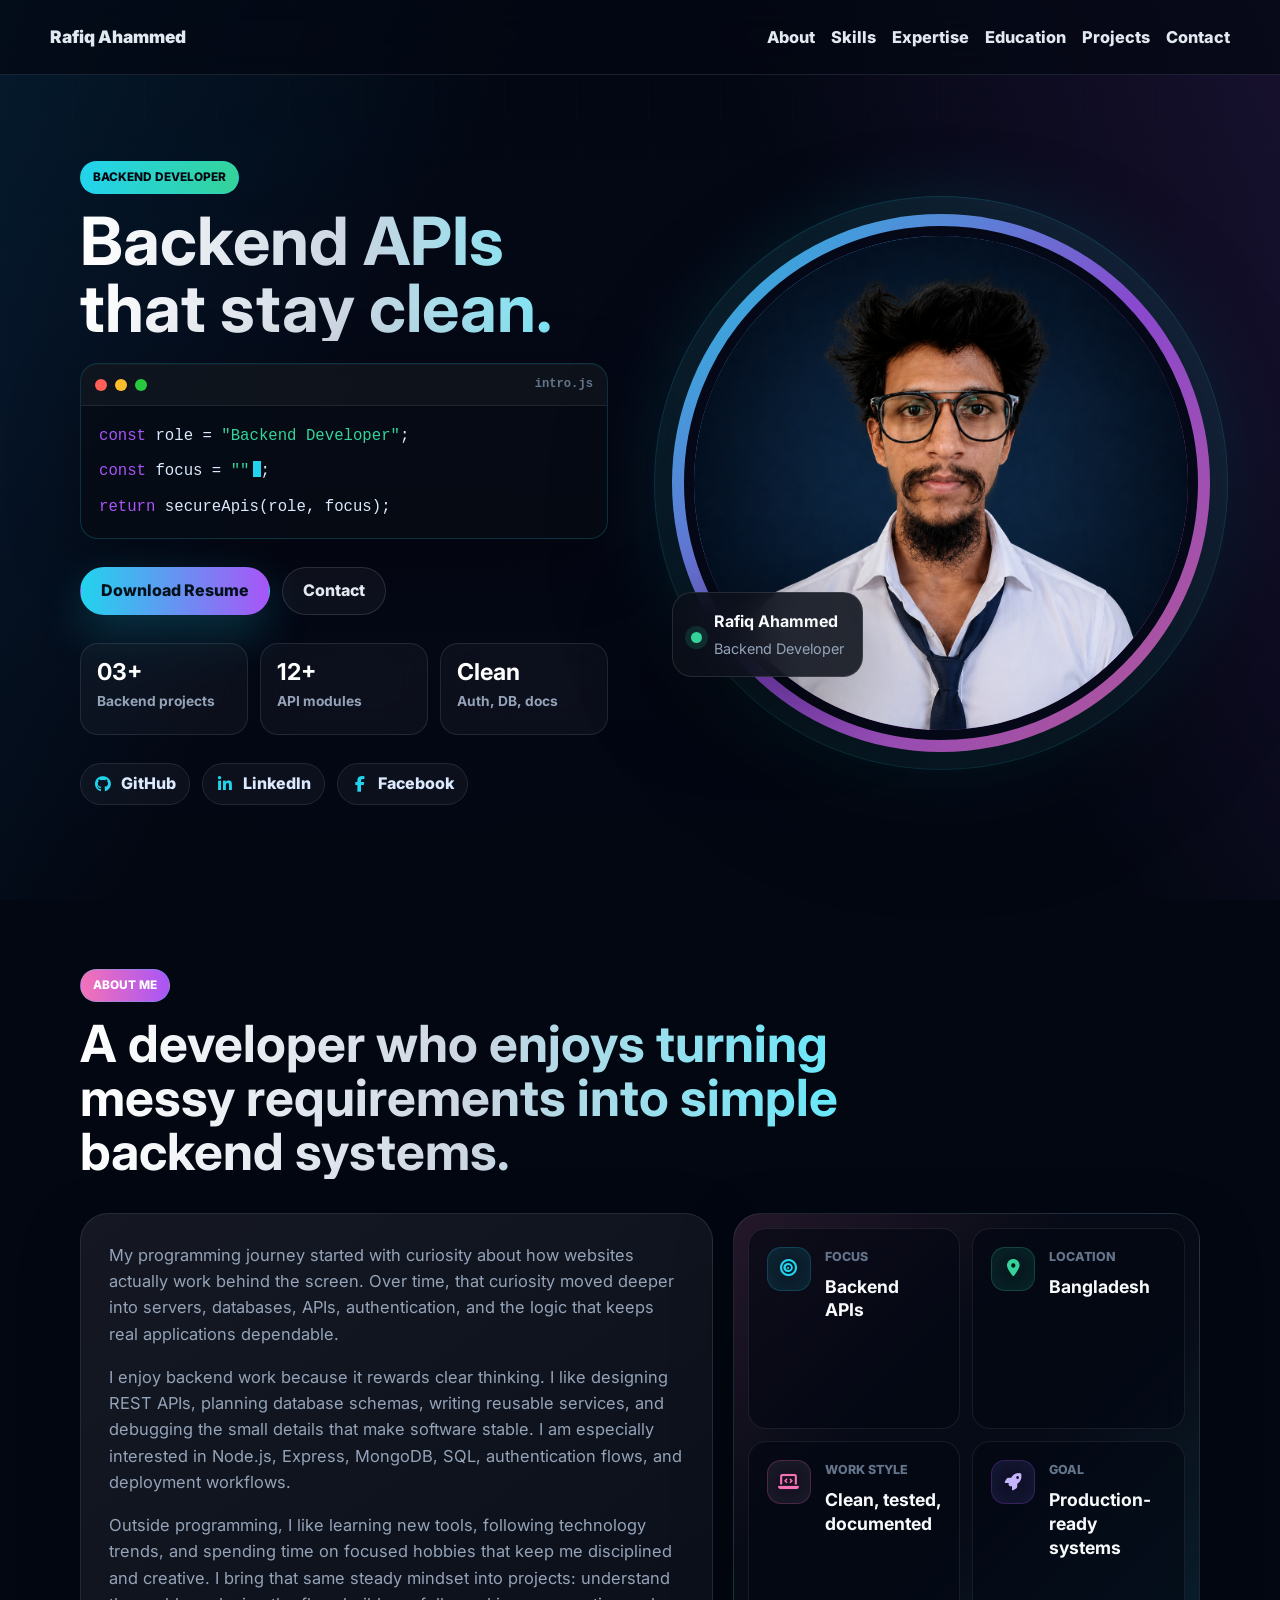
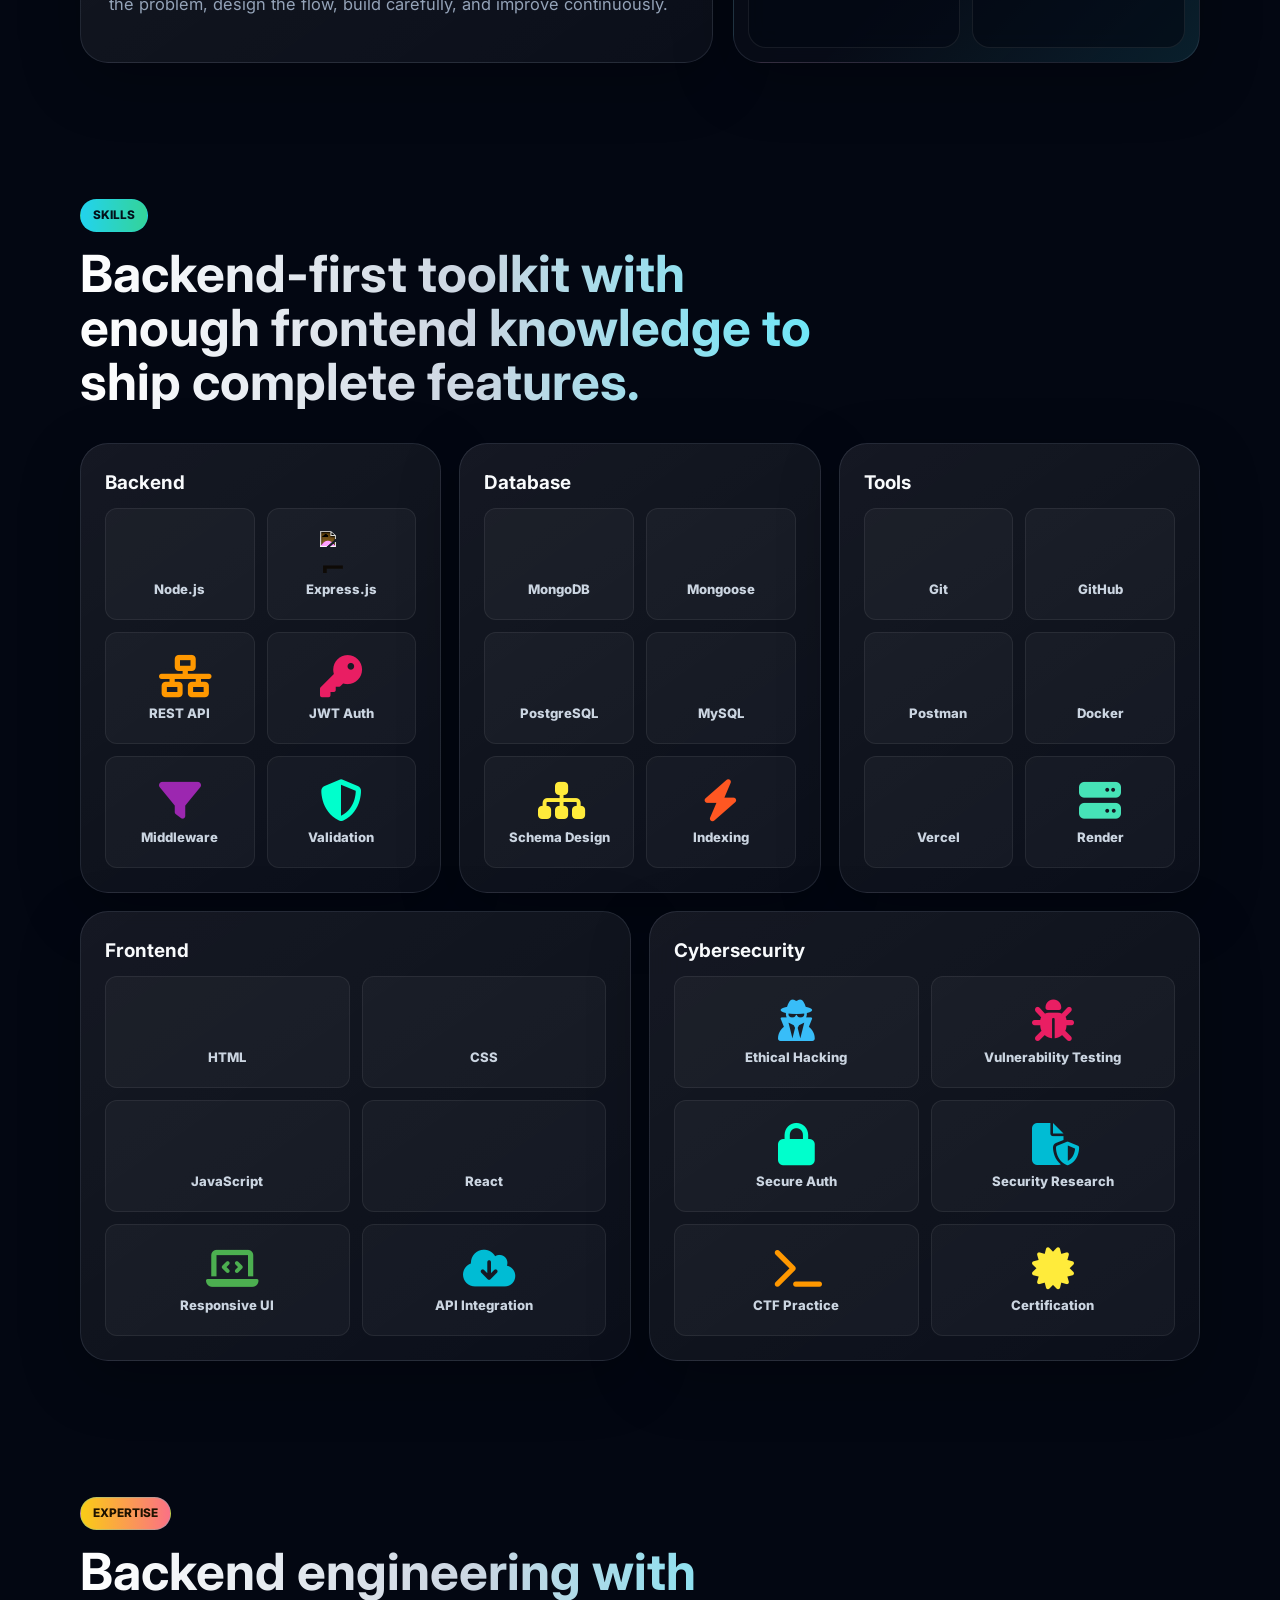
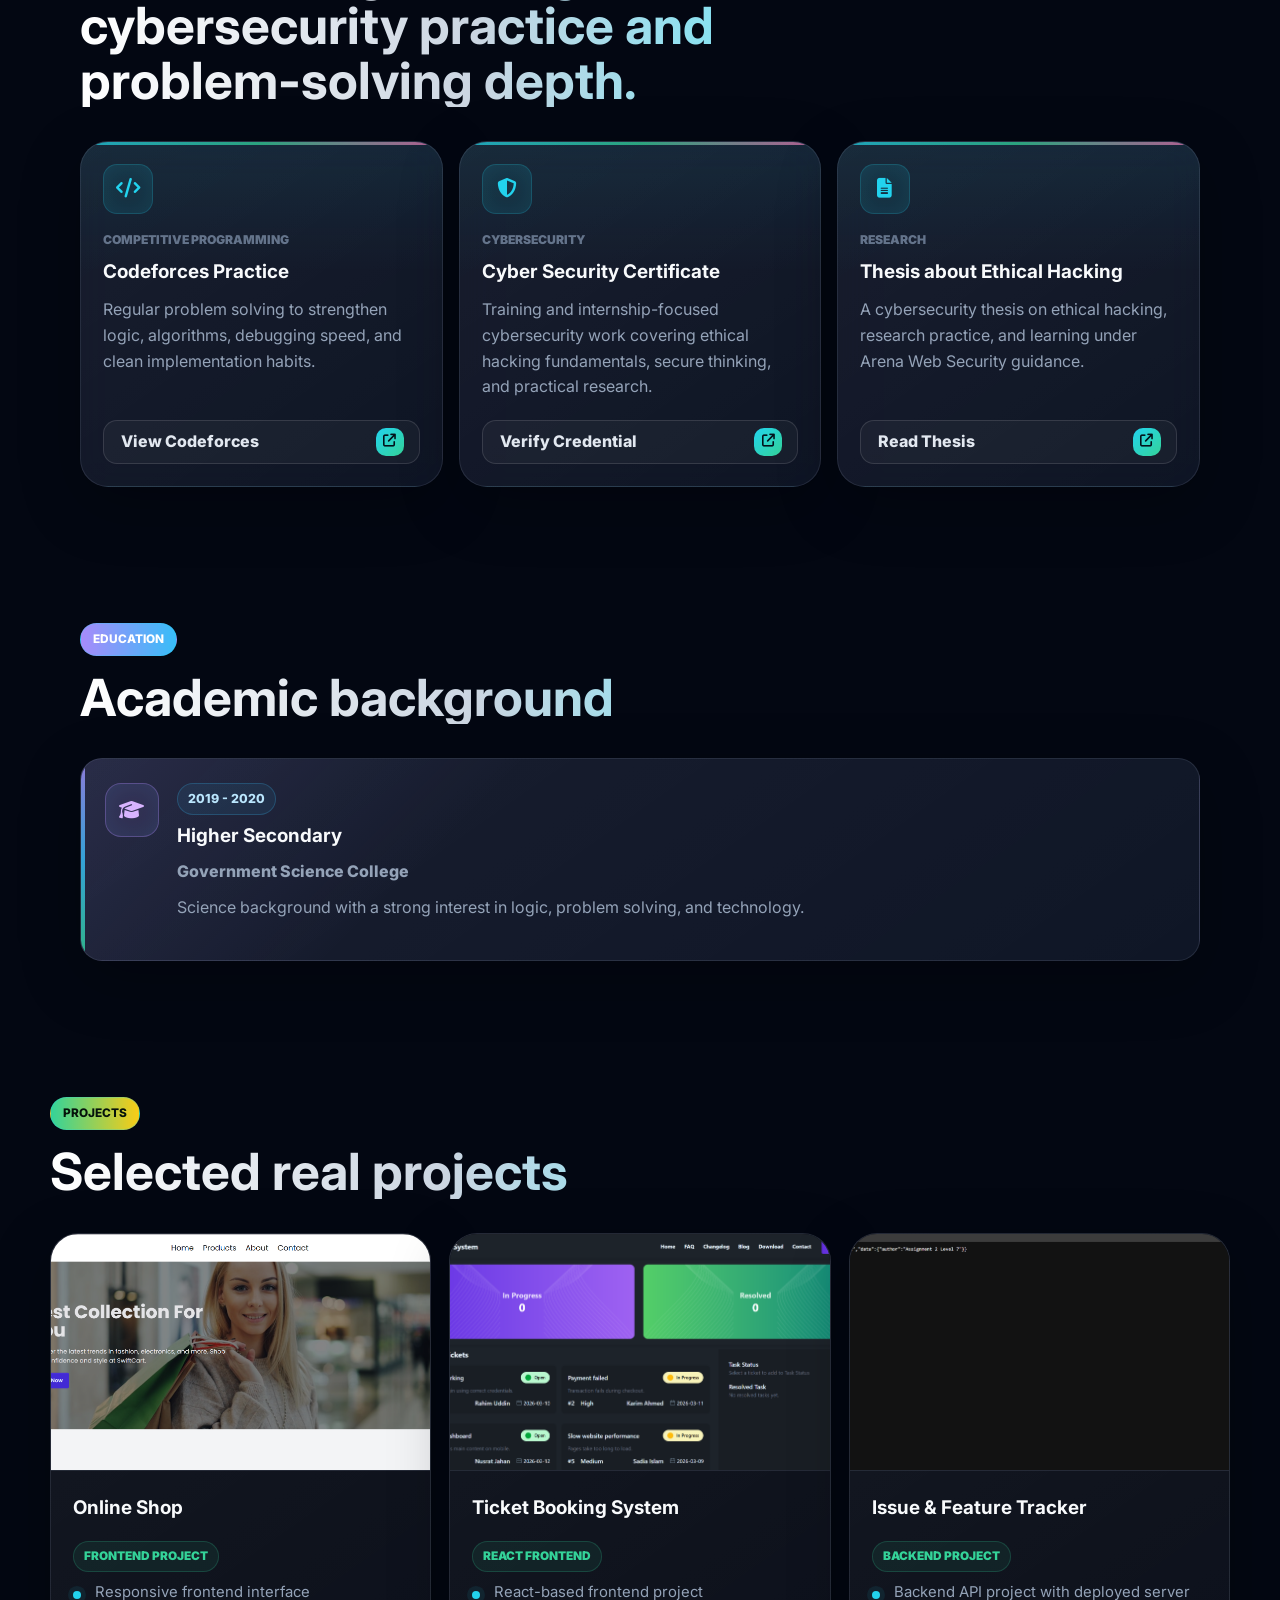
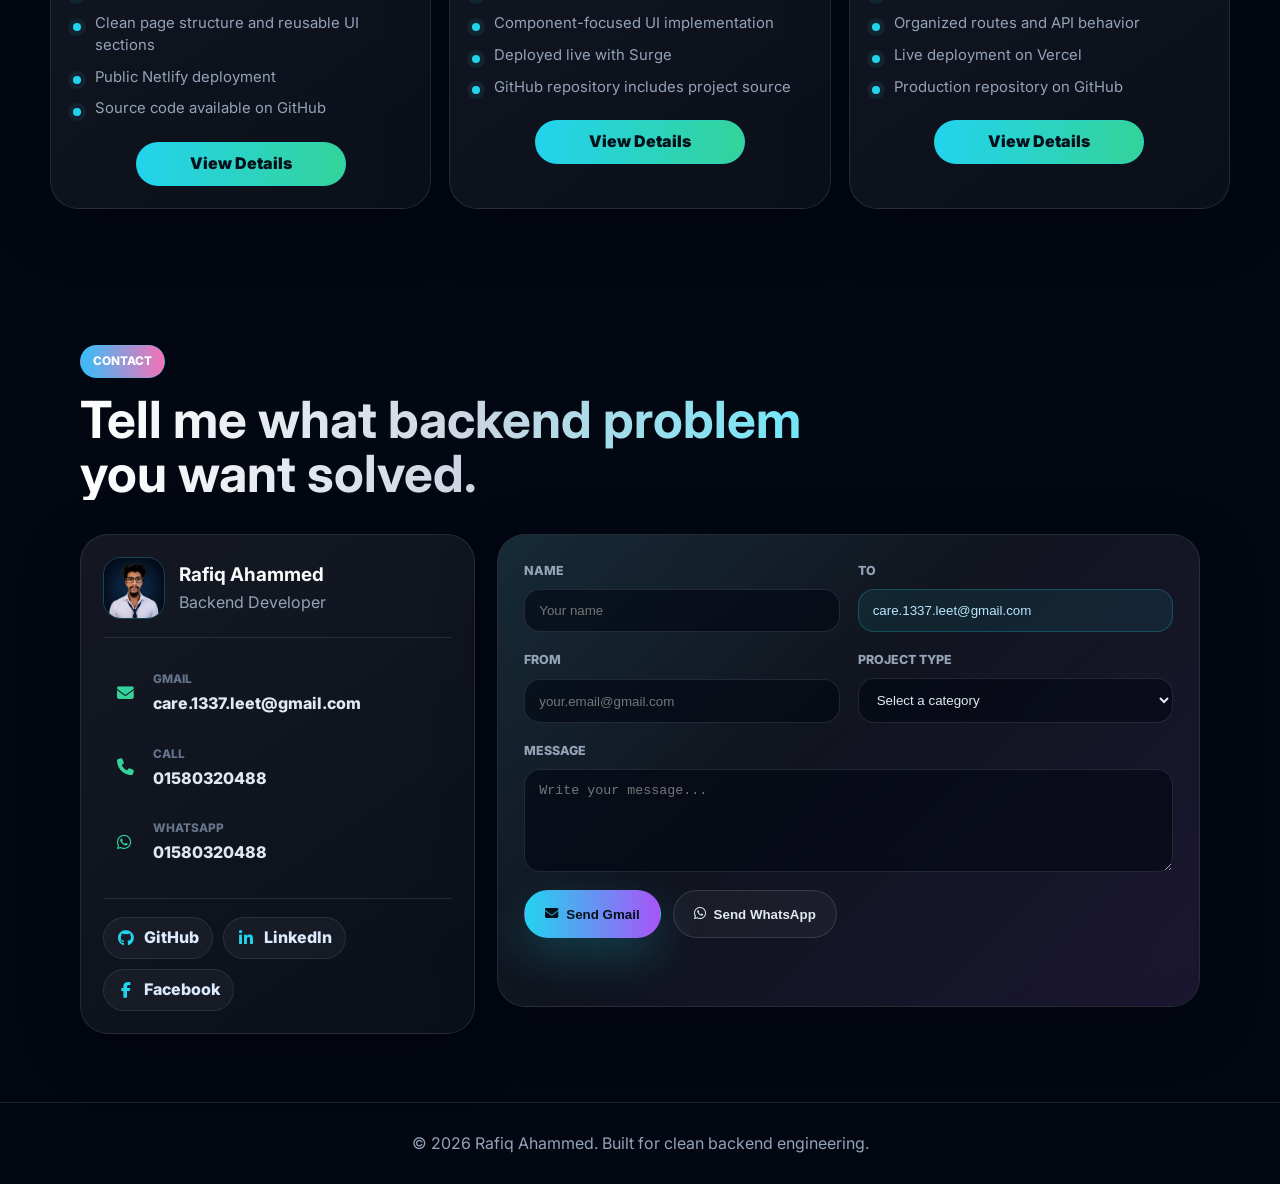
==== commit 163c00c5: "Resume update" ====
--- a/index.html
+++ b/index.html
@@ -82,7 +82,7 @@
           </div>
         </div>
         <div class="hero-actions">
-          <a class="btn primary" href="assets/MyAssets/myResume.pdf" download>Download Resume</a>
+          <a class="btn primary" href="assets/MyAssets/Resume.pdf" download>Download Resume</a>
           <a class="btn secondary" href="#contact">Contact</a>
         </div>
         <div class="hero-stats" aria-label="Backend developer highlights">
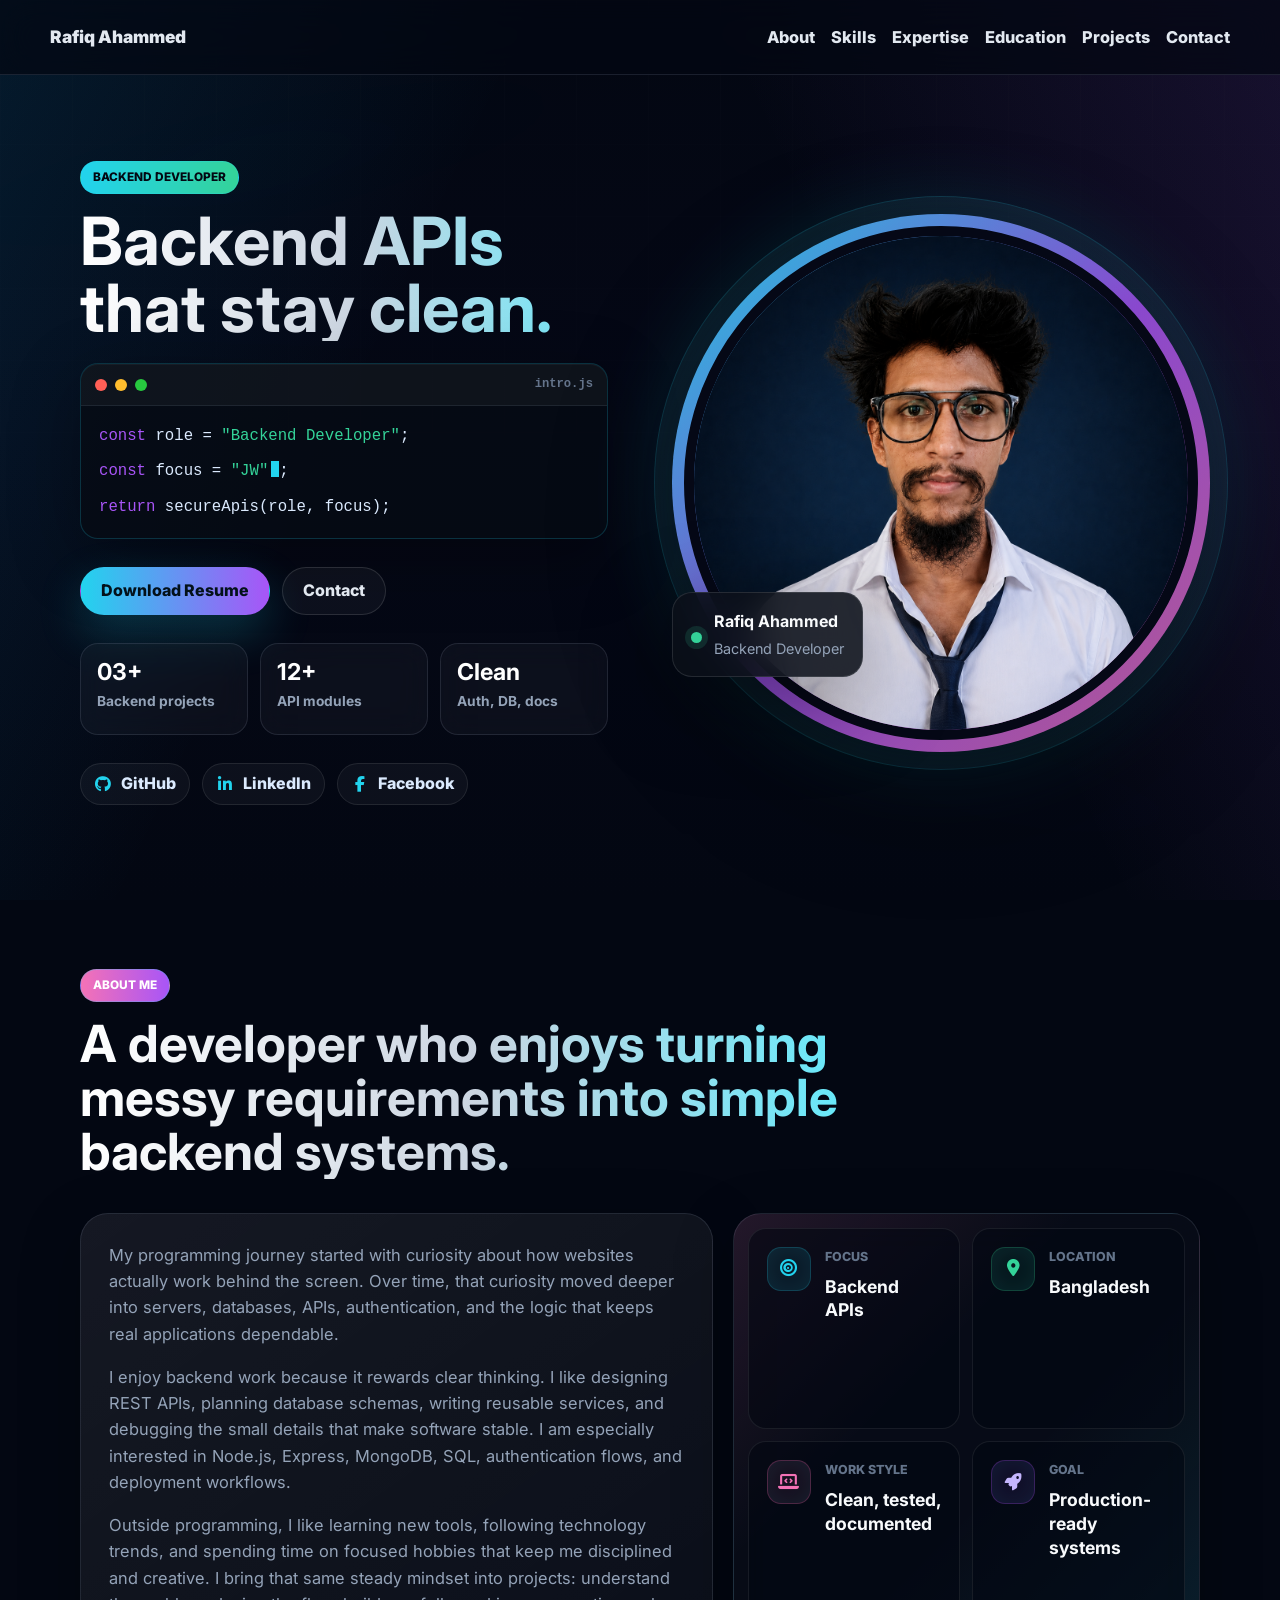
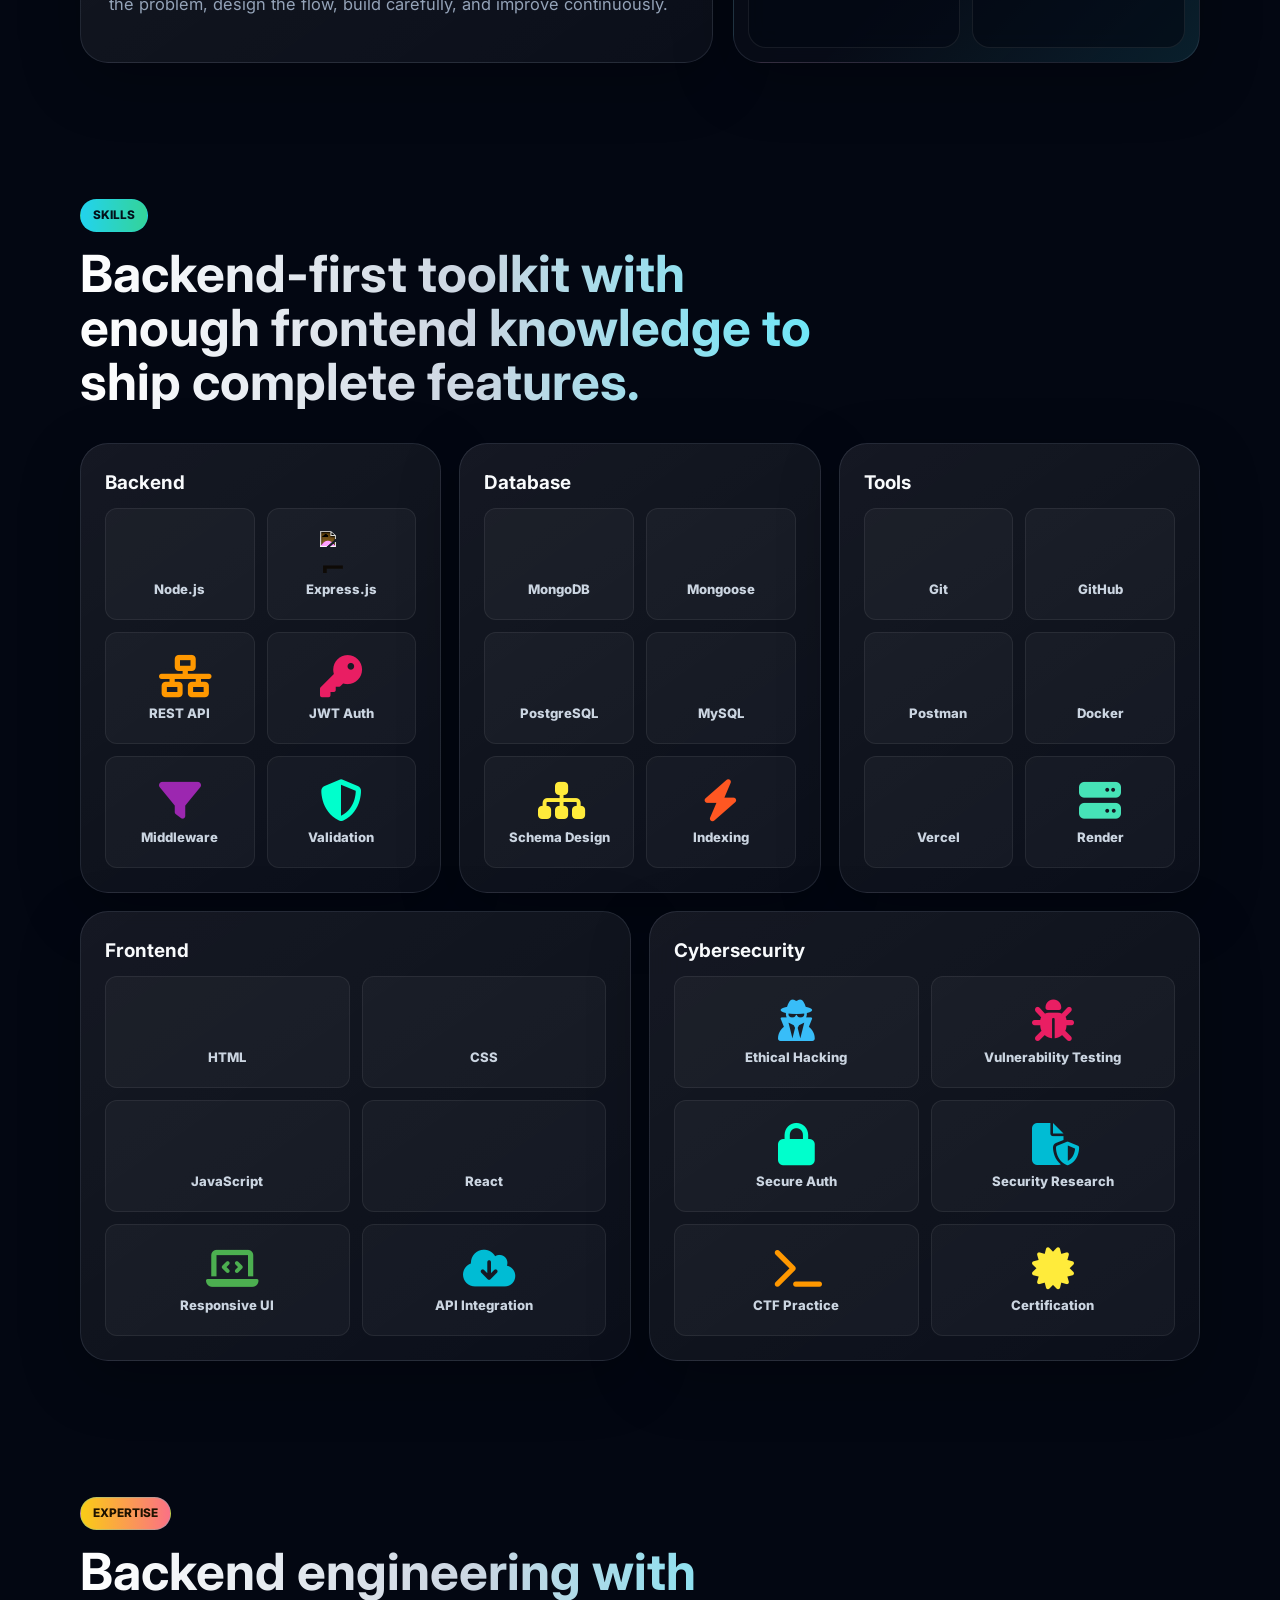
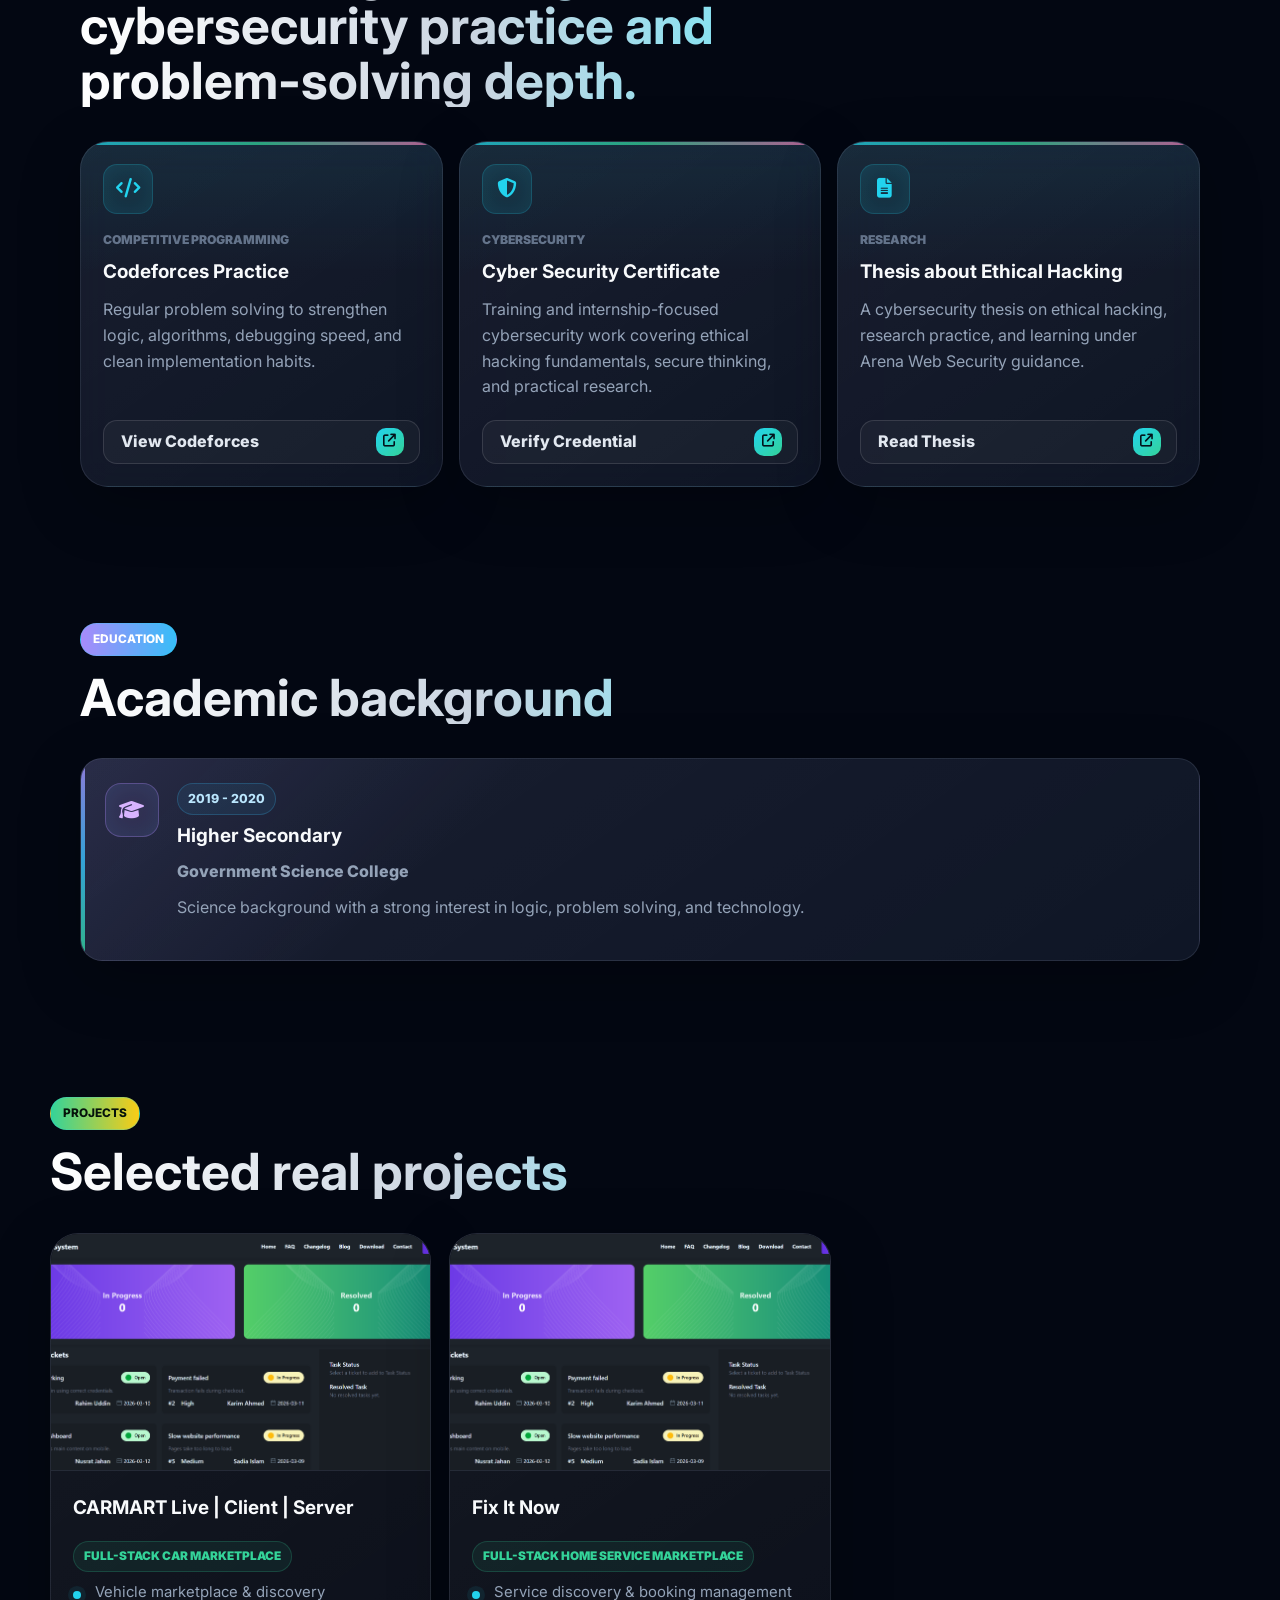
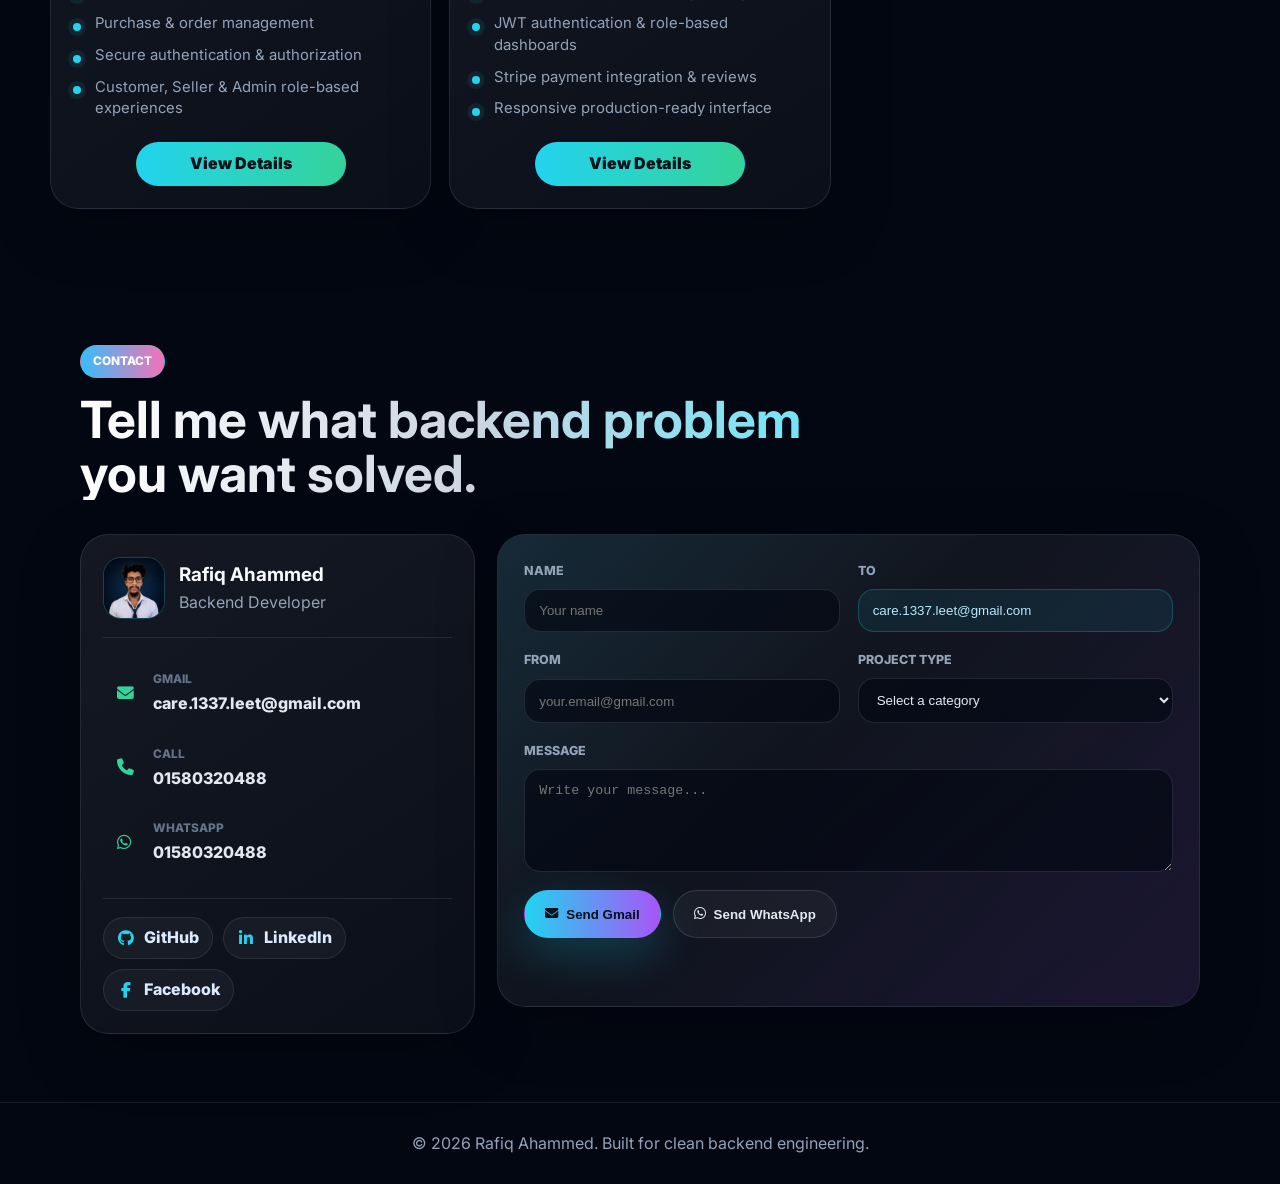
==== commit 65d6cc2a: "fix: project change" ====
--- a/index.html
+++ b/index.html
@@ -338,93 +338,48 @@
         <p class="eyebrow">Projects</p>
         <h2>Selected real projects</h2>
       </div>
+    
       <div class="project-grid">
+    
+        <!-- CARMART -->
         <article class="project-card">
-          <img src="assets/MyAssets/project 1.png" alt="Frontend project preview">
+          <img src="assets/MyAssets/project 2.png" alt="CARMART car marketplace project preview">
+    
           <div class="project-card-body">
-            <h3>Online Shop</h3>
-            <h4>Frontend Project</h4>
+            <h3>CARMART Live | Client | Server</h3>
+            <h4>Full-Stack Car Marketplace</h4>
+    
             <ul class="feature-list">
-              <li>Responsive frontend interface</li>
-              <li>Clean page structure and reusable UI sections</li>
-              <li>Public Netlify deployment</li>
-              <li>Source code available on GitHub</li>
+              <li>Vehicle marketplace & discovery</li>
+              <li>Purchase & order management</li>
+              <li>Secure authentication & authorization</li>
+              <li>Customer, Seller & Admin role-based experiences</li>
             </ul>
-            <a class="details-btn" href="project.html?id=frontend-assignment">View Details</a>
-          </div>
-        </article>
+    
+            <a class="details-btn" href="project.html?id=carmart">View Details</a>
+          </div>
+        </article>
+    
+    
+        <!-- FIX IT NOW -->
         <article class="project-card">
-          <img src="assets/MyAssets/project 2.png" alt="React frontend project preview">
+          <img src="assets/MyAssets/project 2.png" alt="Fix It Now home service marketplace project preview">
+    
           <div class="project-card-body">
-            <h3>Ticket Booking System</h3>
-            <h4>React Frontend</h4>
+            <h3>Fix It Now</h3>
+            <h4>Full-Stack Home Service Marketplace</h4>
+    
             <ul class="feature-list">
-              <li>React-based frontend project</li>
-              <li>Component-focused UI implementation</li>
-              <li>Deployed live with Surge</li>
-              <li>GitHub repository includes project source</li>
+              <li>Service discovery & booking management</li>
+              <li>JWT authentication & role-based dashboards</li>
+              <li>Stripe payment integration & reviews</li>
+              <li>Responsive production-ready interface</li>
             </ul>
-            <a class="details-btn" href="project.html?id=mission-restart">View Details</a>
-          </div>
-        </article>
-        <article class="project-card">
-          <img src="assets/MyAssets/project 3.png" alt="Backend project preview">
-          <div class="project-card-body">
-            <h3>Issue & Feature Tracker</h3>
-            <h4>Backend Project</h4>
-            <ul class="feature-list">
-              <li>Backend API project with deployed server</li>
-              <li>Organized routes and API behavior</li>
-              <li>Live deployment on Vercel</li>
-              <li>Production repository on GitHub</li>
-            </ul>
-            <a class="details-btn" href="project.html?id=level-two-backend">View Details</a>
-          </div>
-        </article>
-        <!-- Previous placeholder backend projects preserved for future reference.
-        <article class="project-card">
-          <img src="assets/projects/task-api.svg" alt="Task management API dashboard preview">
-          <div class="project-card-body">
-            <h3>TaskFlow API</h3>
-            <h4>Key Features</h4>
-            <ul class="feature-list">
-              <li>JWT authentication and role-based access</li>
-              <li>Team workspaces with task ownership</li>
-              <li>Filtered queries for priority and status</li>
-              <li>Comment-ready task workflow</li>
-            </ul>
-            <a class="details-btn" href="project.html?id=taskflow">View Details</a>
-          </div>
-        </article>
-        <article class="project-card">
-          <img src="assets/projects/ecommerce-api.svg" alt="E-commerce backend architecture preview">
-          <div class="project-card-body">
-            <h3>ShopCore Backend</h3>
-            <h4>Key Features</h4>
-            <ul class="feature-list">
-              <li>Product, cart, and order REST APIs</li>
-              <li>Admin inventory control routes</li>
-              <li>Server-side checkout total handling</li>
-              <li>Payment integration-ready structure</li>
-            </ul>
-            <a class="details-btn" href="project.html?id=shopcore">View Details</a>
-          </div>
-        </article>
-        <article class="project-card">
-          <img src="assets/projects/learning-platform.svg" alt="Learning platform API preview">
-          <div class="project-card-body">
-            <h3>LearnHub Server</h3>
-            <h4>Key Features</h4>
-            <ul class="feature-list">
-              <li>Course, lesson, and enrollment APIs</li>
-              <li>Protected instructor route workflow</li>
-              <li>Review and learning content support</li>
-              <li>Role-aware course management</li>
-            </ul>
-            <a class="details-btn" href="project.html?id=learnhub">View Details</a>
-          </div>
-        </article>
-        -->
+    
+            <a class="details-btn" href="project.html?id=fix-it-now">View Details</a>
+          </div>
+        </article>
+    
       </div>
     </section>
 
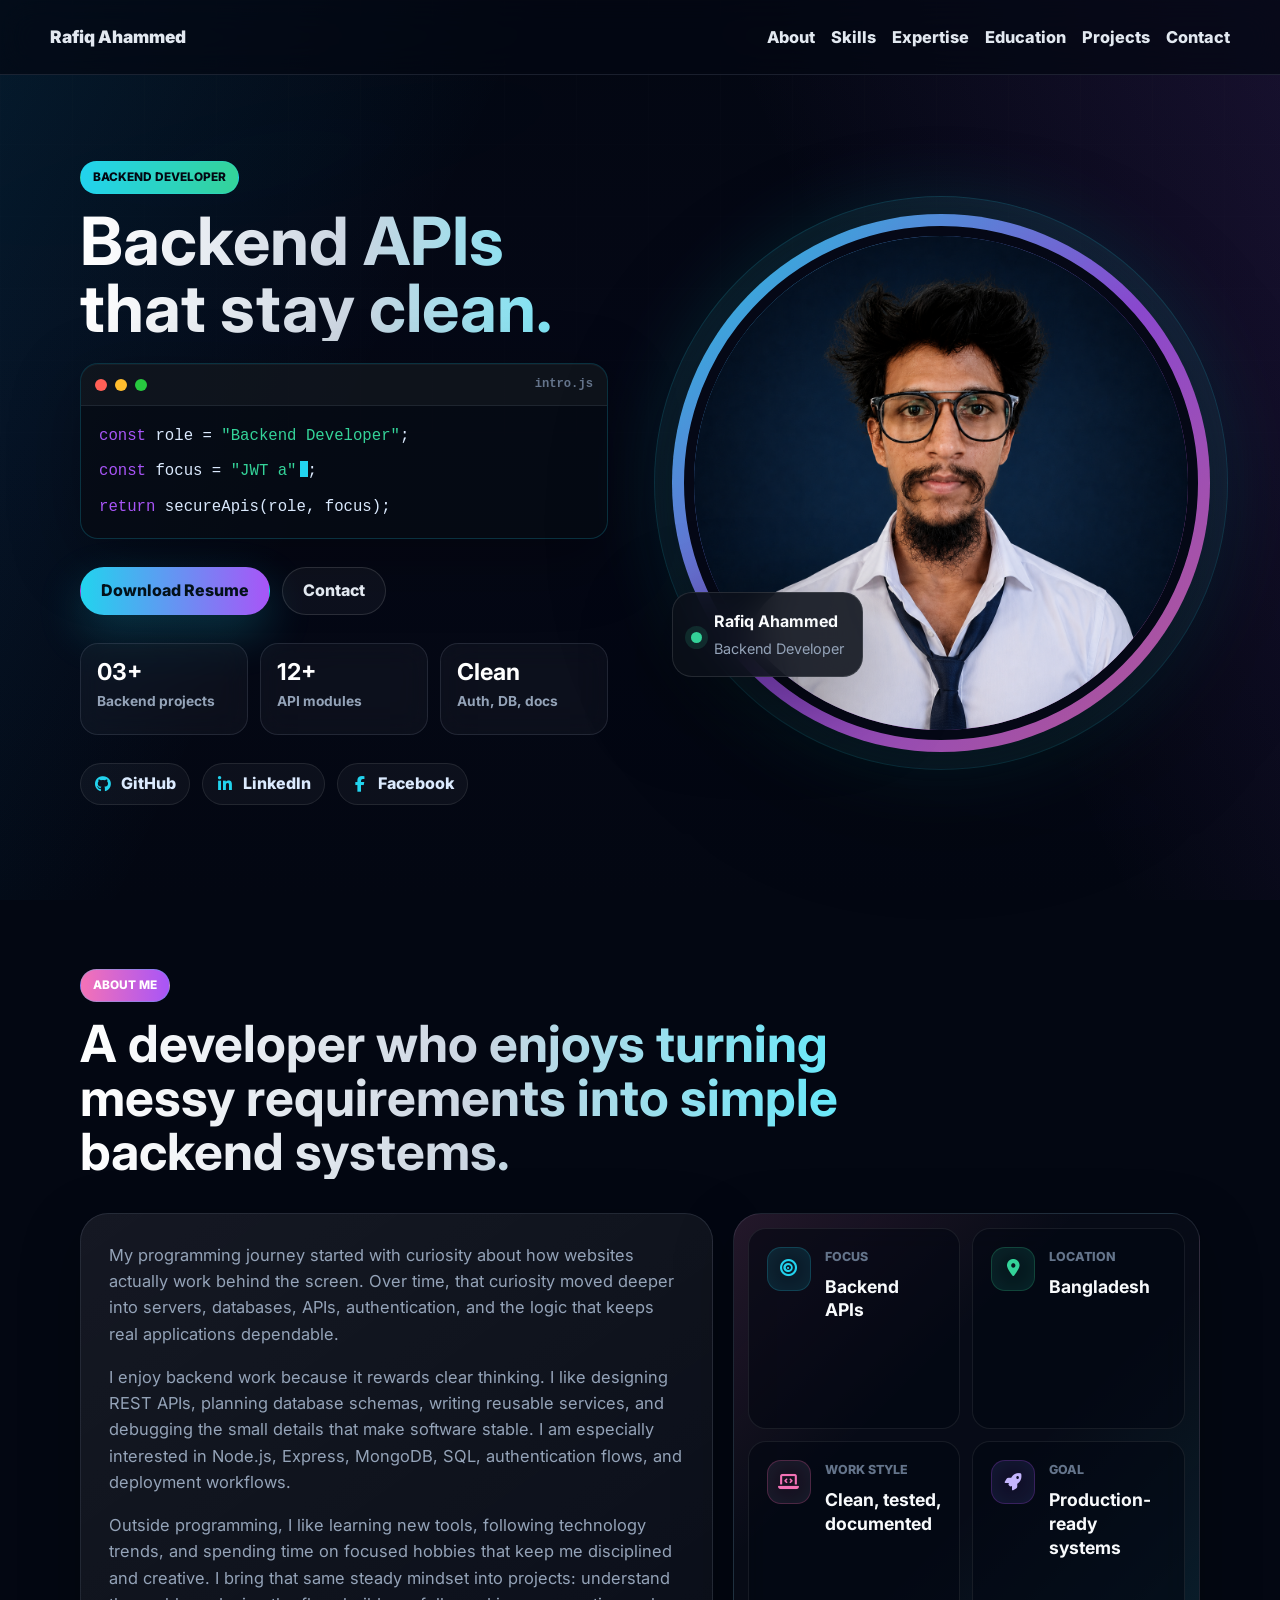
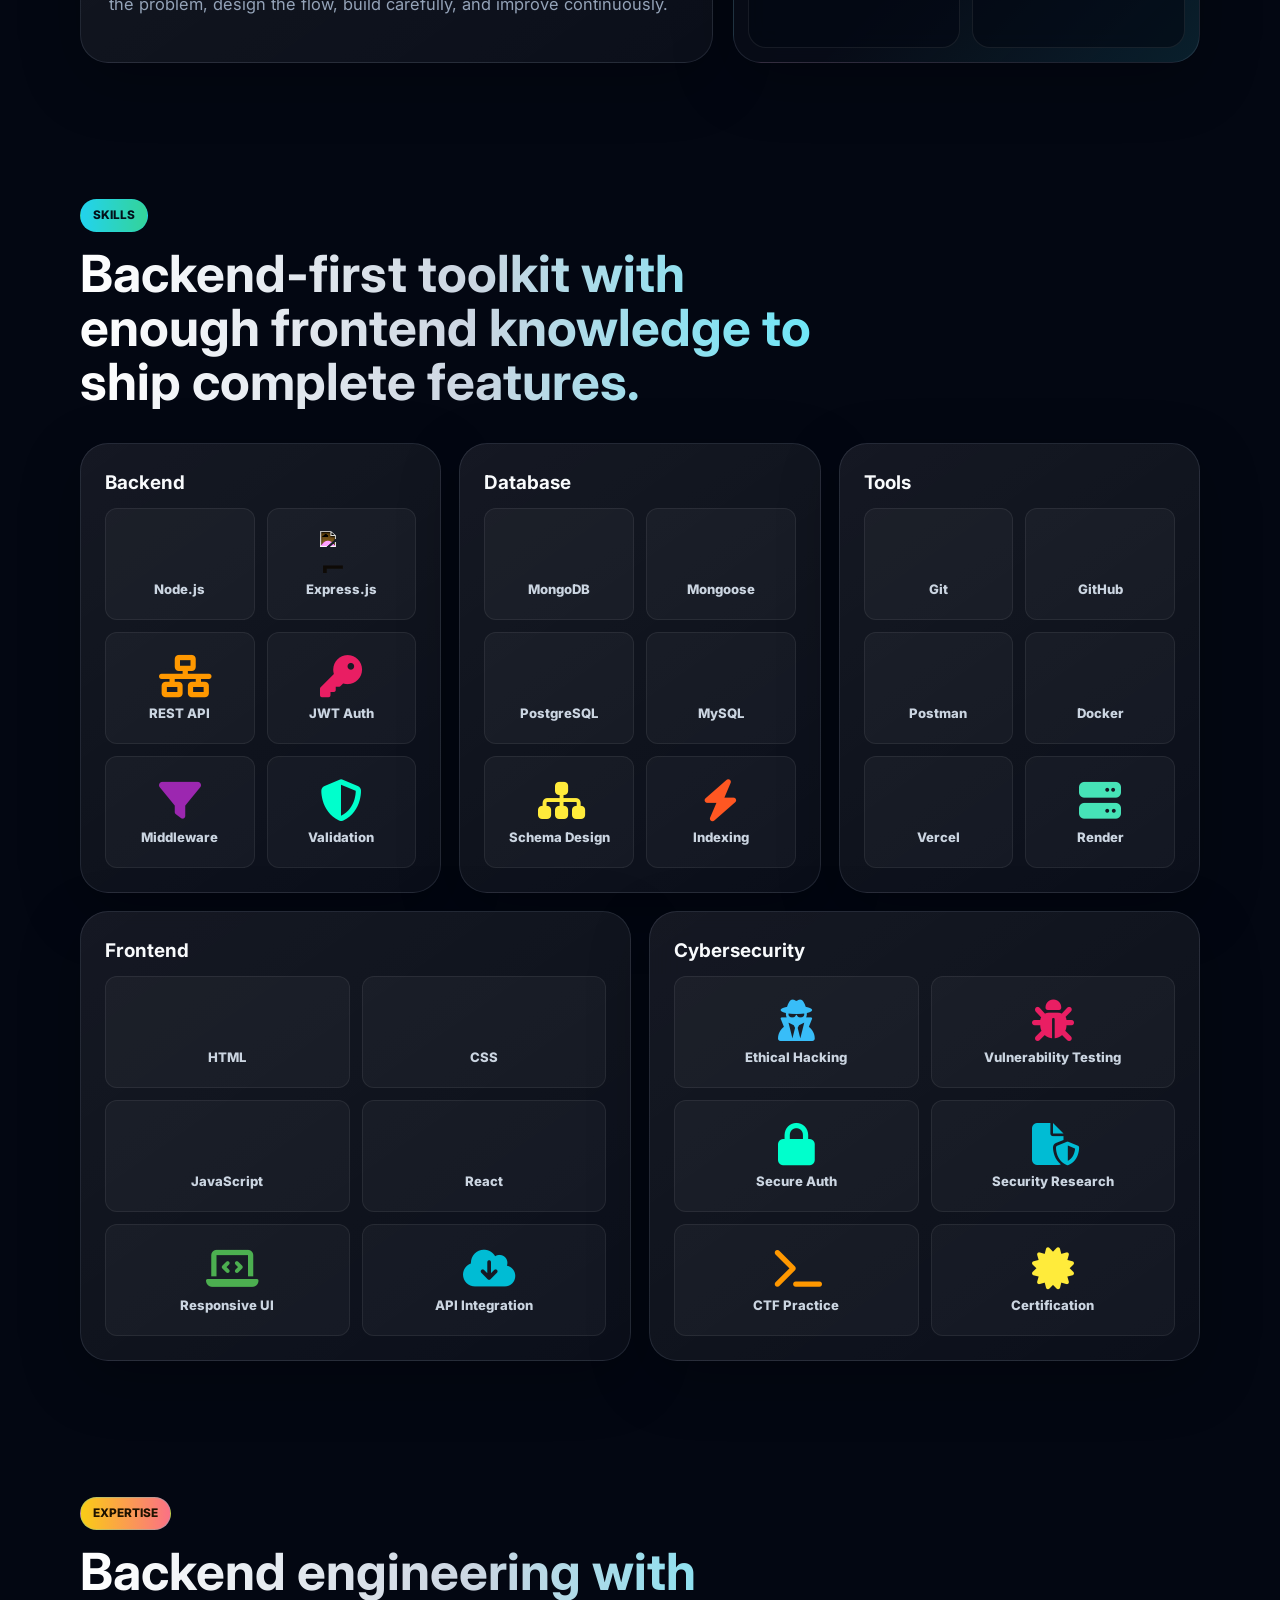
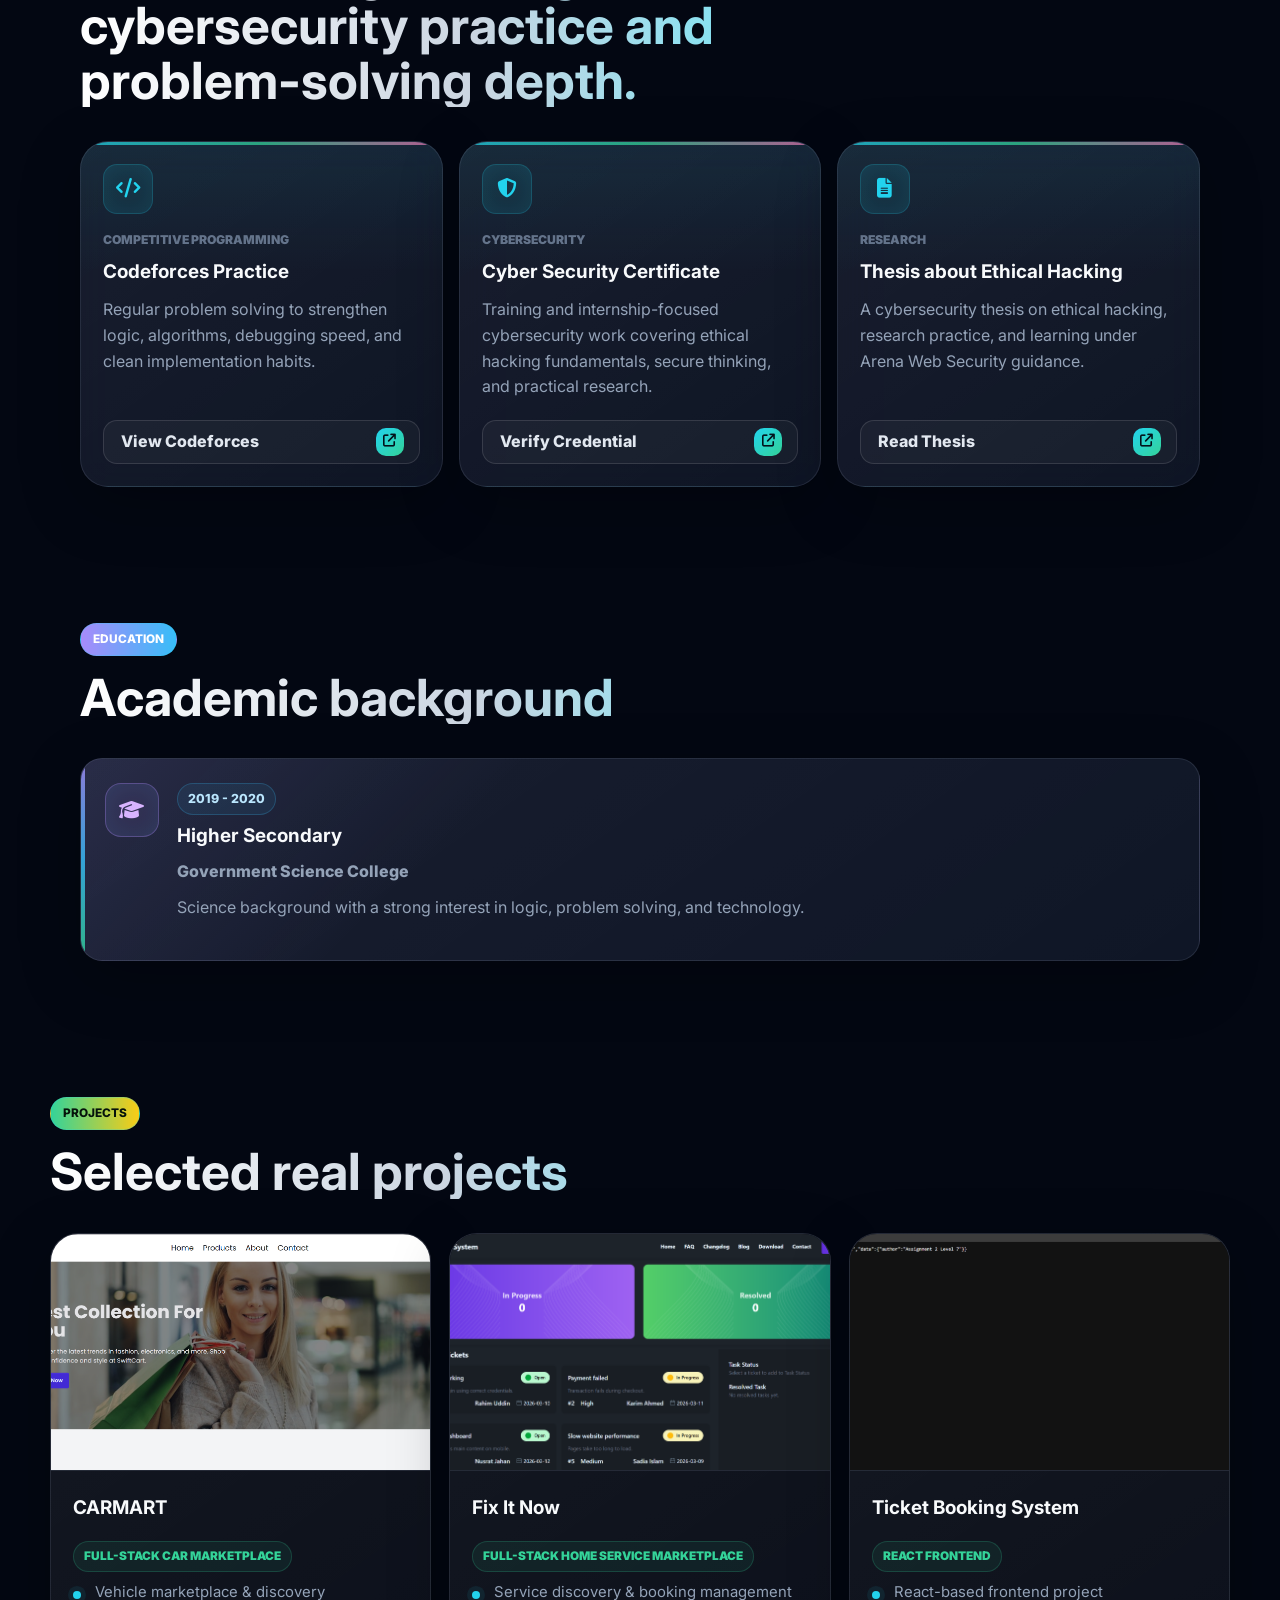
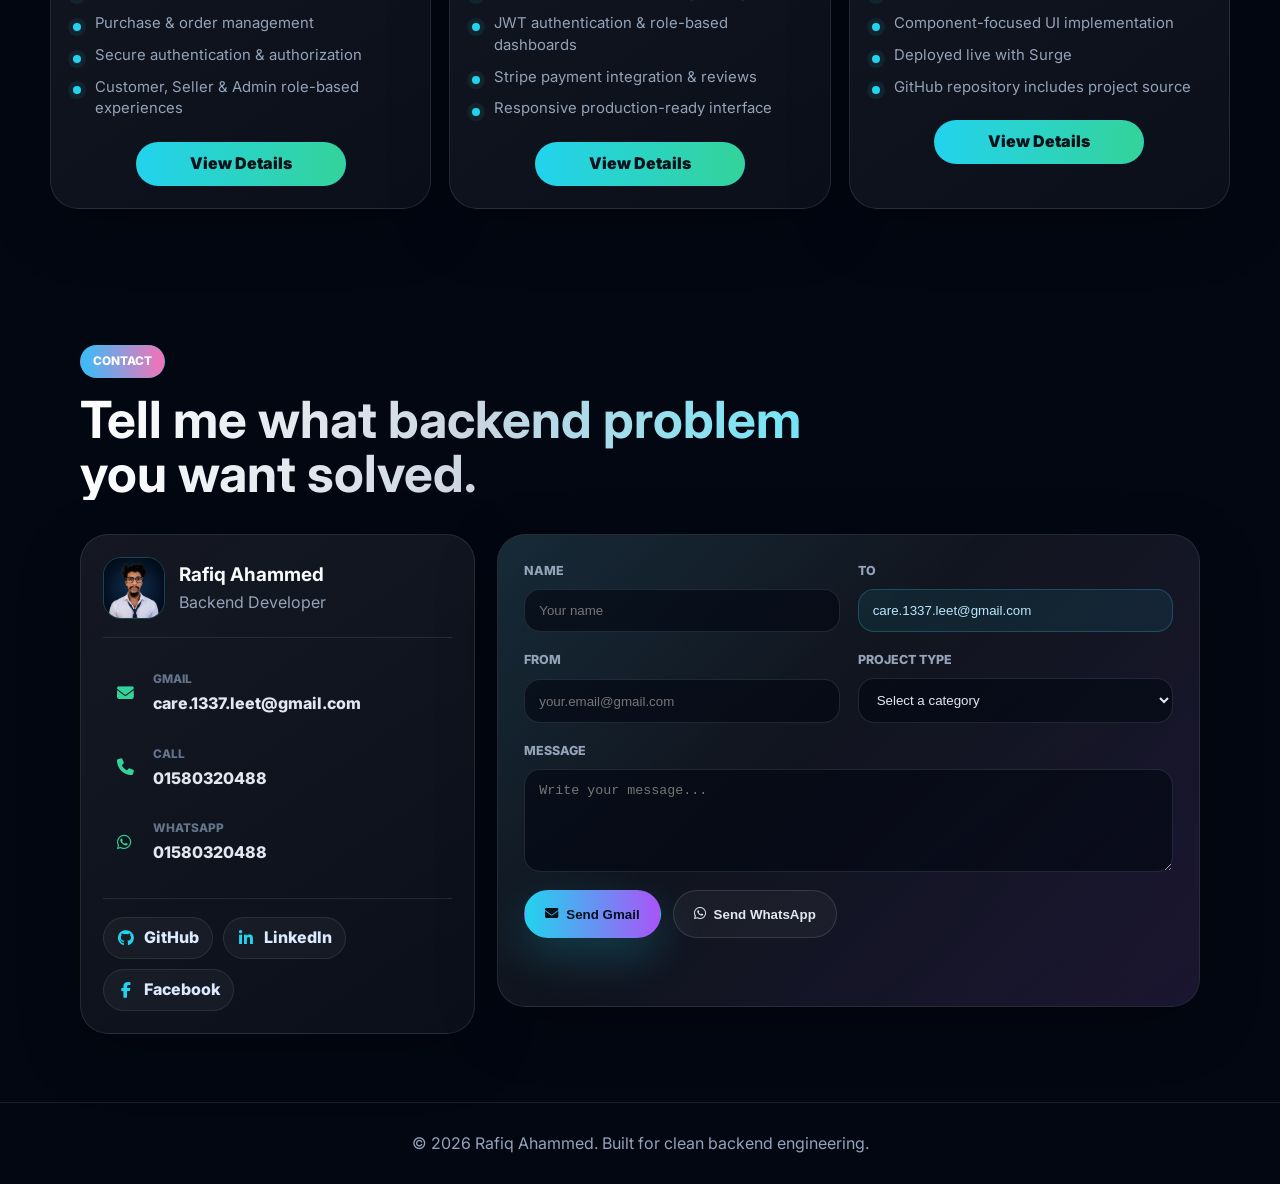
==== commit 4e237801: "fix: project asset setup" ====
--- a/index.html
+++ b/index.html
@@ -341,12 +341,13 @@
     
       <div class="project-grid">
     
-        <!-- CARMART -->
+
+        
         <article class="project-card">
-          <img src="assets/MyAssets/project 2.png" alt="CARMART car marketplace project preview">
+          <img src="assets/MyAssets/project 1.png" alt="CARMART car marketplace project preview">
     
           <div class="project-card-body">
-            <h3>CARMART Live | Client | Server</h3>
+            <h3>CARMART</h3>
             <h4>Full-Stack Car Marketplace</h4>
     
             <ul class="feature-list">
@@ -356,7 +357,9 @@
               <li>Customer, Seller & Admin role-based experiences</li>
             </ul>
     
-            <a class="details-btn" href="project.html?id=carmart">View Details</a>
+            <a class="details-btn" href="project.html?id=carmart">
+              View Details
+            </a>
           </div>
         </article>
     
@@ -376,7 +379,31 @@
               <li>Responsive production-ready interface</li>
             </ul>
     
-            <a class="details-btn" href="project.html?id=fix-it-now">View Details</a>
+            <a class="details-btn" href="project.html?id=fix-it-now">
+              View Details
+            </a>
+          </div>
+        </article>
+    
+    
+        <!-- TICKET BOOKING SYSTEM -->
+        <article class="project-card">
+          <img src="assets/MyAssets/project 3.png" alt="Ticket Booking System project preview">
+    
+          <div class="project-card-body">
+            <h3>Ticket Booking System</h3>
+            <h4>React Frontend</h4>
+    
+            <ul class="feature-list">
+              <li>React-based frontend project</li>
+              <li>Component-focused UI implementation</li>
+              <li>Deployed live with Surge</li>
+              <li>GitHub repository includes project source</li>
+            </ul>
+    
+            <a class="details-btn" href="project.html?id=mission-restart">
+              View Details
+            </a>
           </div>
         </article>
     
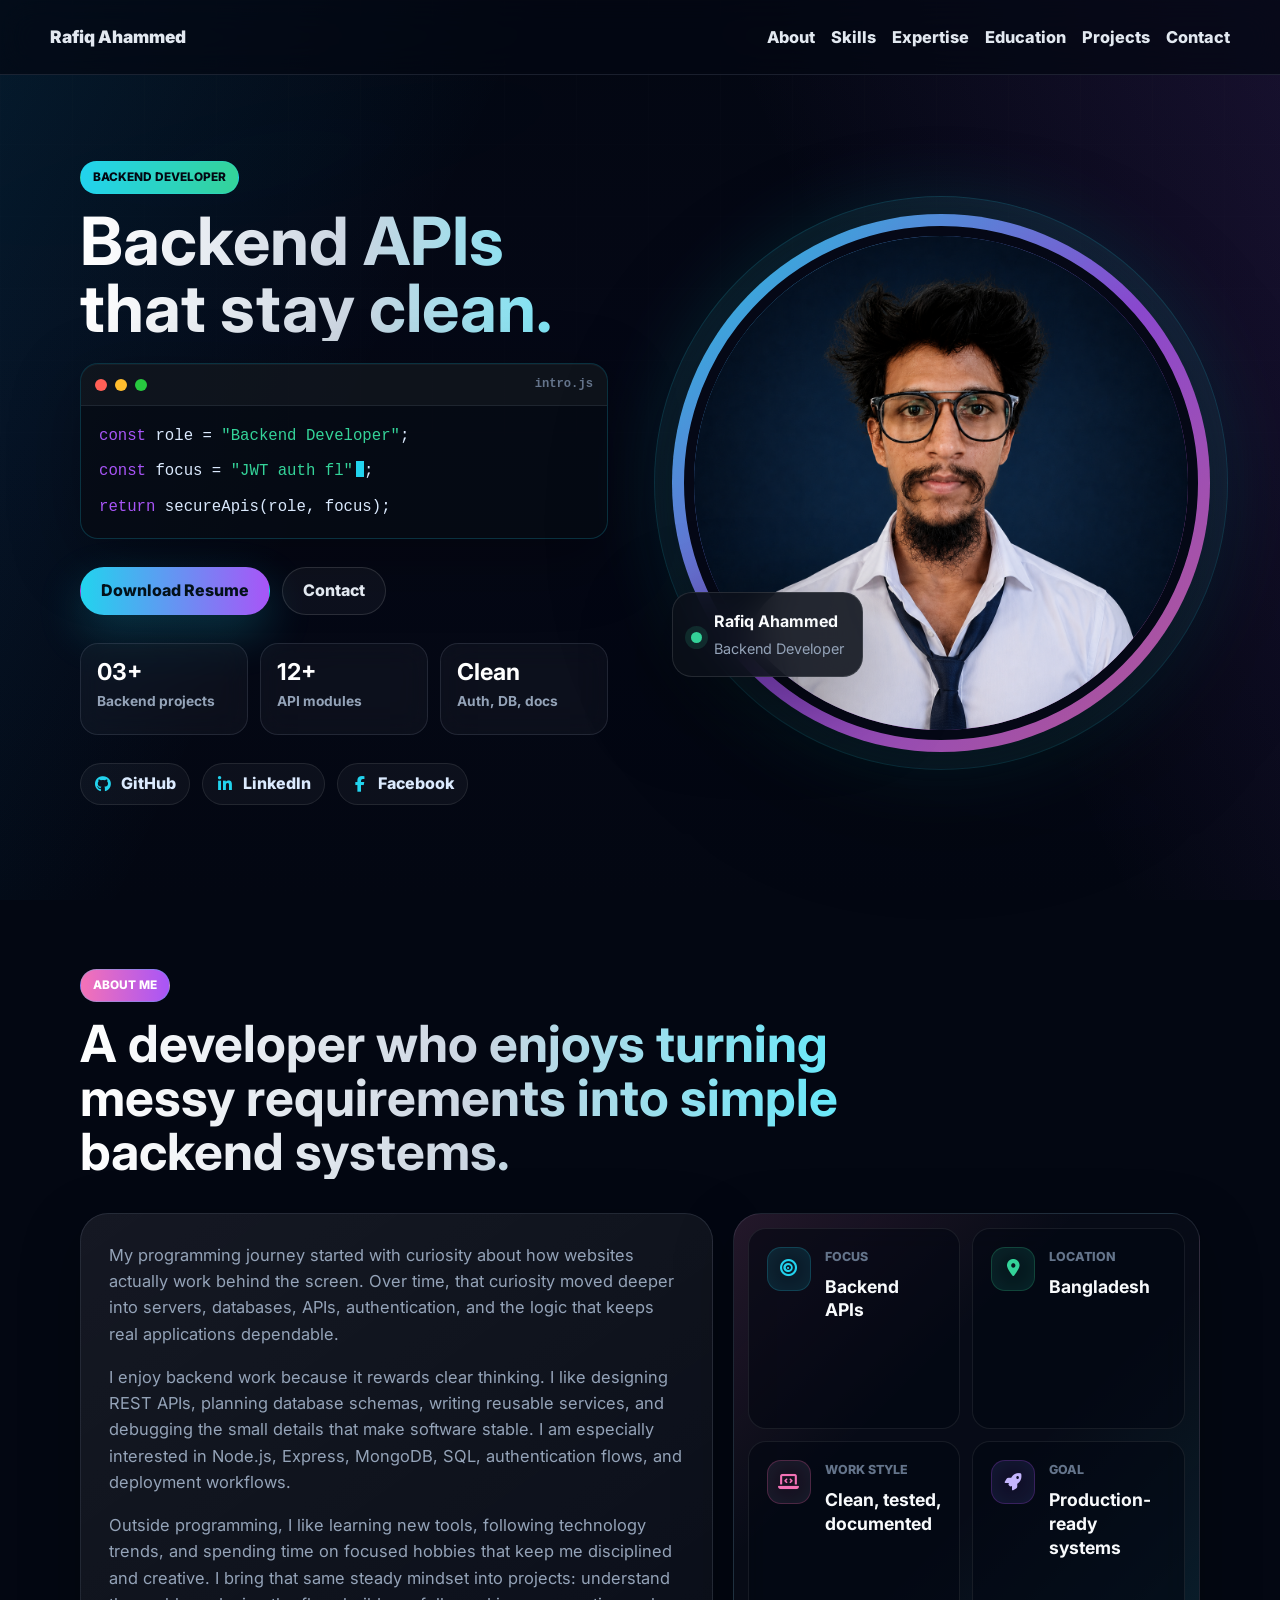
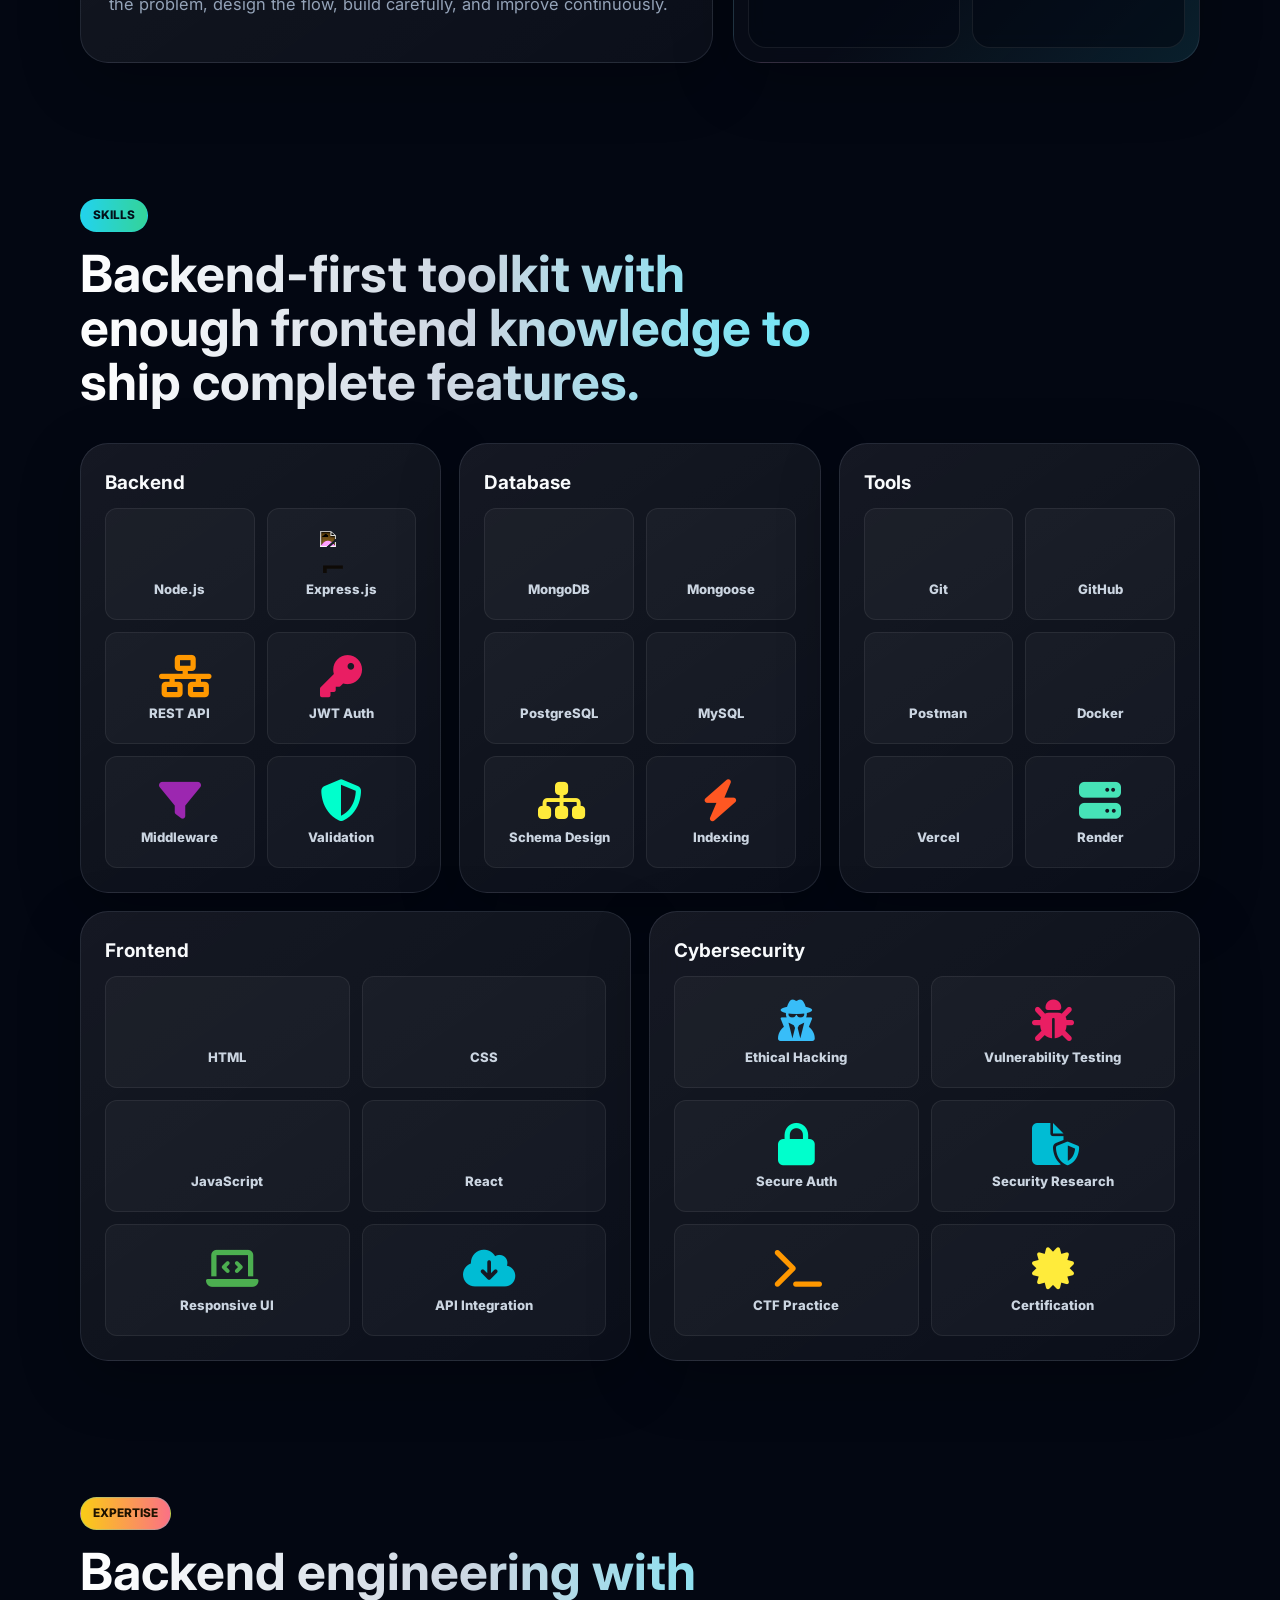
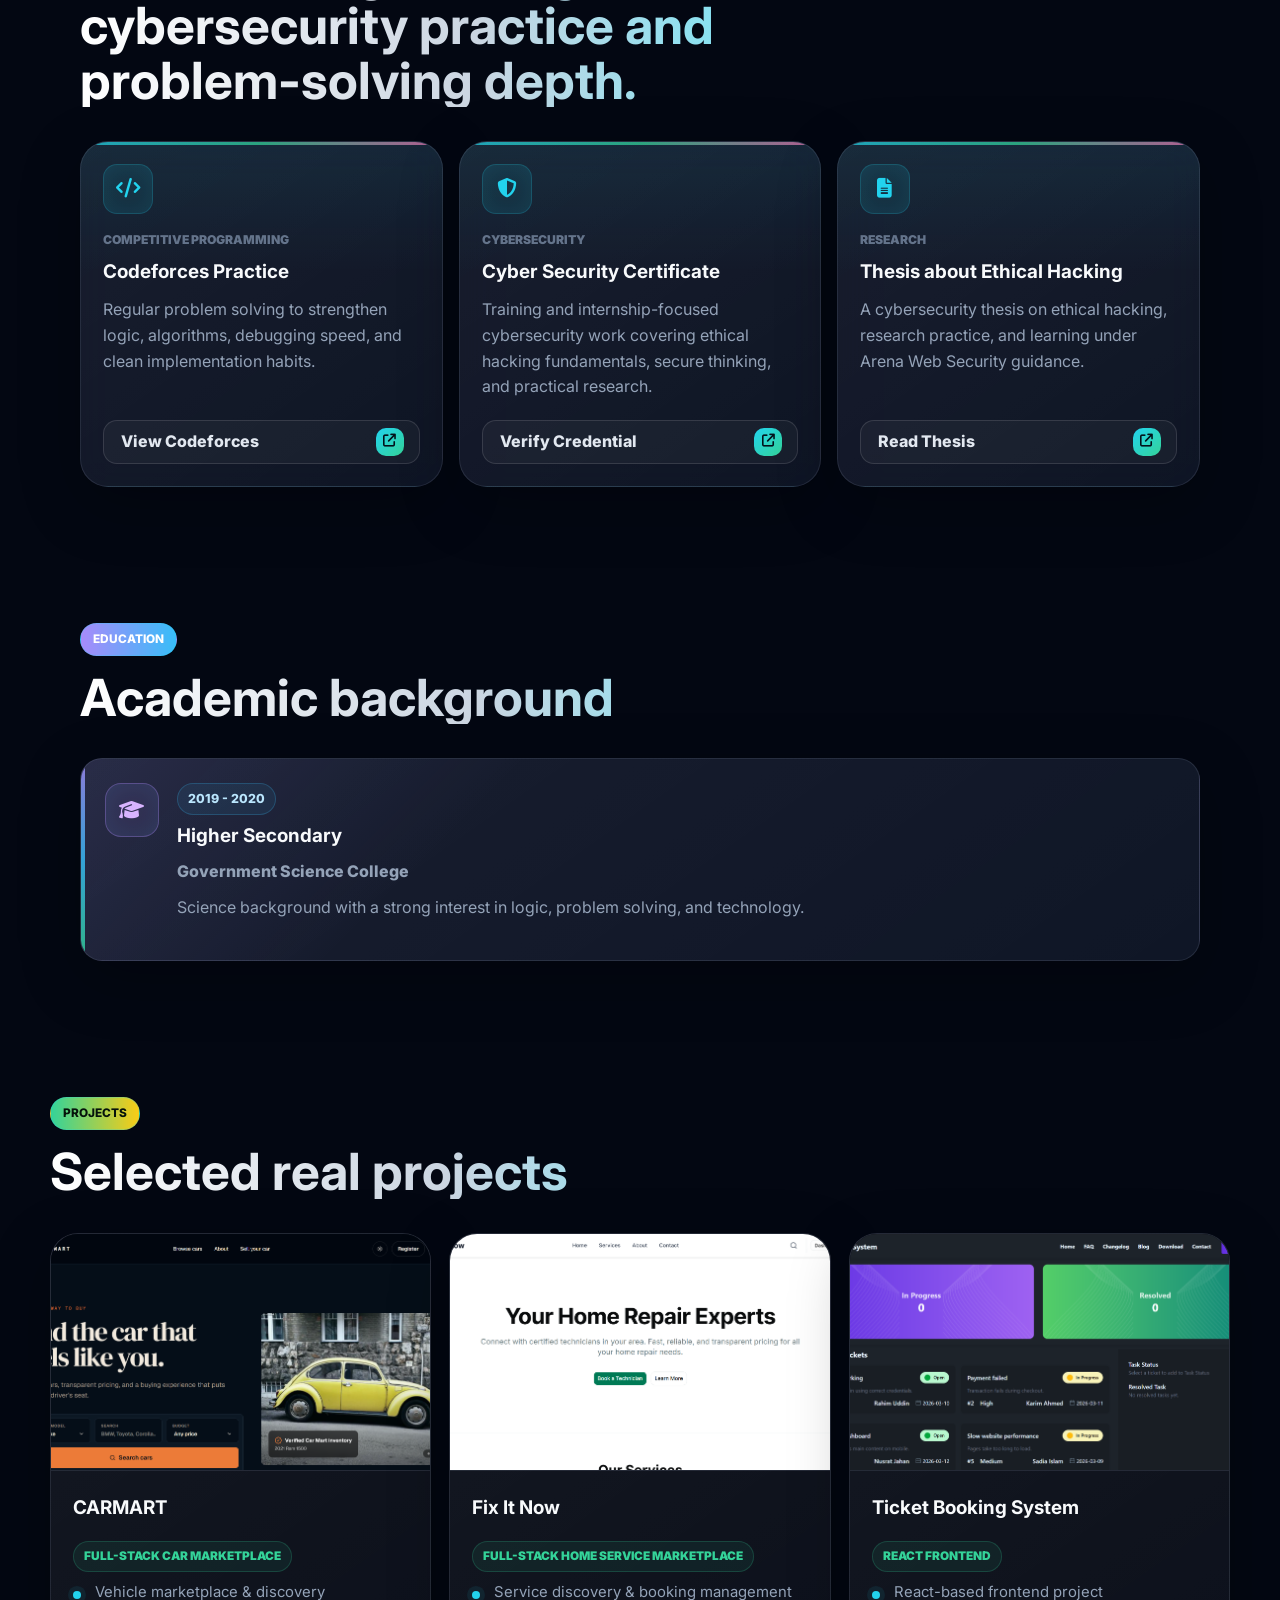
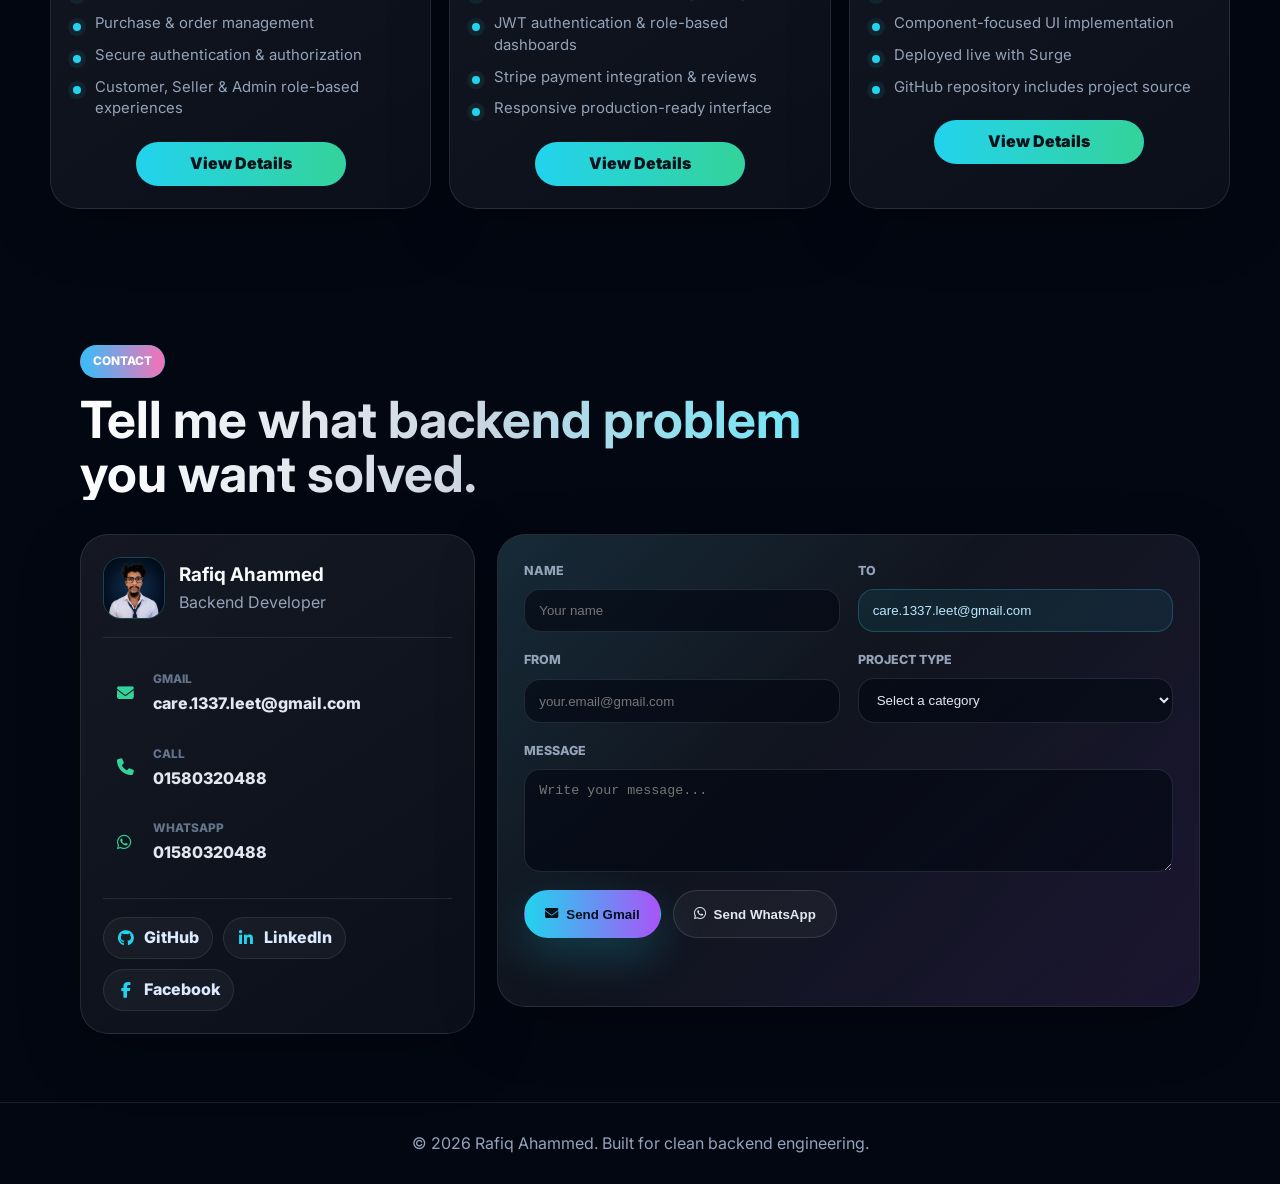
==== commit d8db847b: "fix: image problem fix" ====
--- a/index.html
+++ b/index.html
@@ -344,7 +344,7 @@
 
         
         <article class="project-card">
-          <img src="assets/MyAssets/project 1.png" alt="CARMART car marketplace project preview">
+          <img src="assets/MyAssets/p1.png" alt="CARMART car marketplace project preview">
     
           <div class="project-card-body">
             <h3>CARMART</h3>
@@ -366,7 +366,7 @@
     
         <!-- FIX IT NOW -->
         <article class="project-card">
-          <img src="assets/MyAssets/project 2.png" alt="Fix It Now home service marketplace project preview">
+          <img src="assets/MyAssets/p2.png" alt="Fix It Now home service marketplace project preview">
     
           <div class="project-card-body">
             <h3>Fix It Now</h3>
@@ -388,7 +388,7 @@
     
         <!-- TICKET BOOKING SYSTEM -->
         <article class="project-card">
-          <img src="assets/MyAssets/project 3.png" alt="Ticket Booking System project preview">
+          <img src="assets/MyAssets/p3.png" alt="Ticket Booking System project preview">
     
           <div class="project-card-body">
             <h3>Ticket Booking System</h3>
